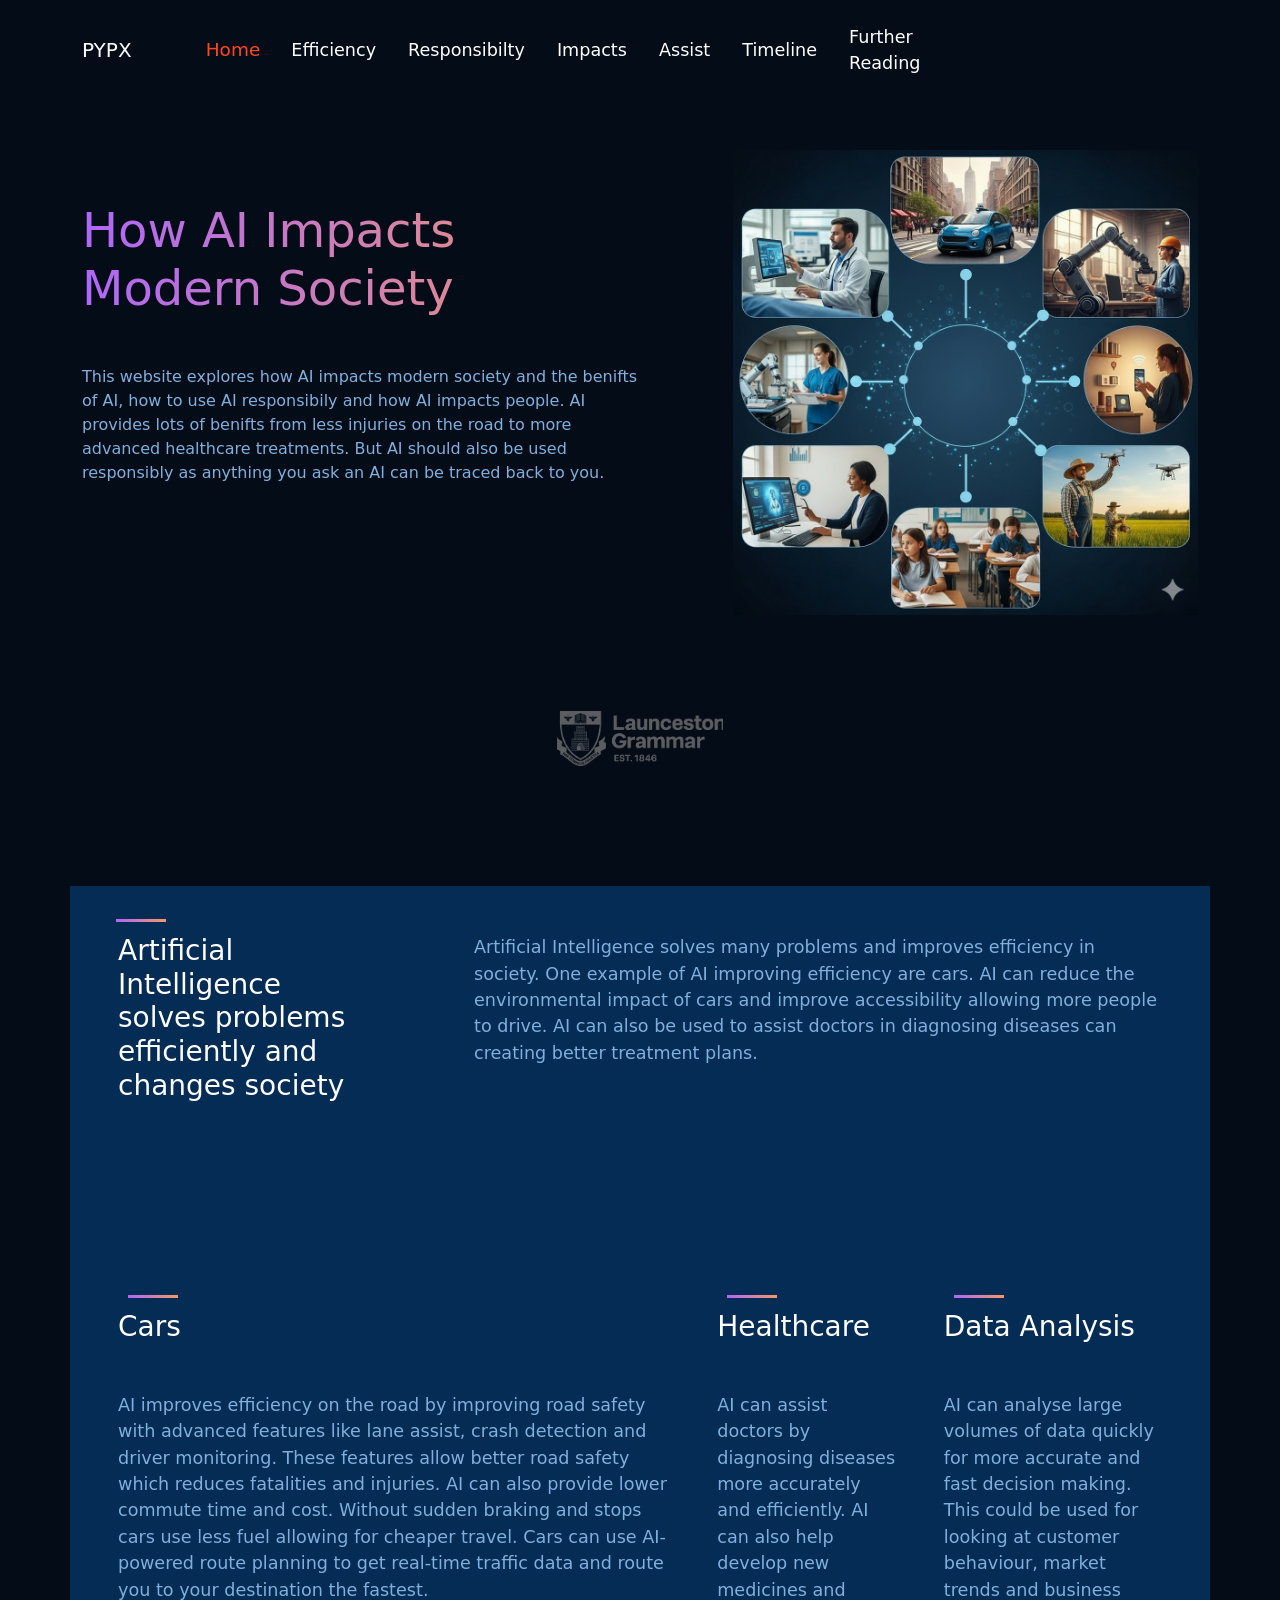
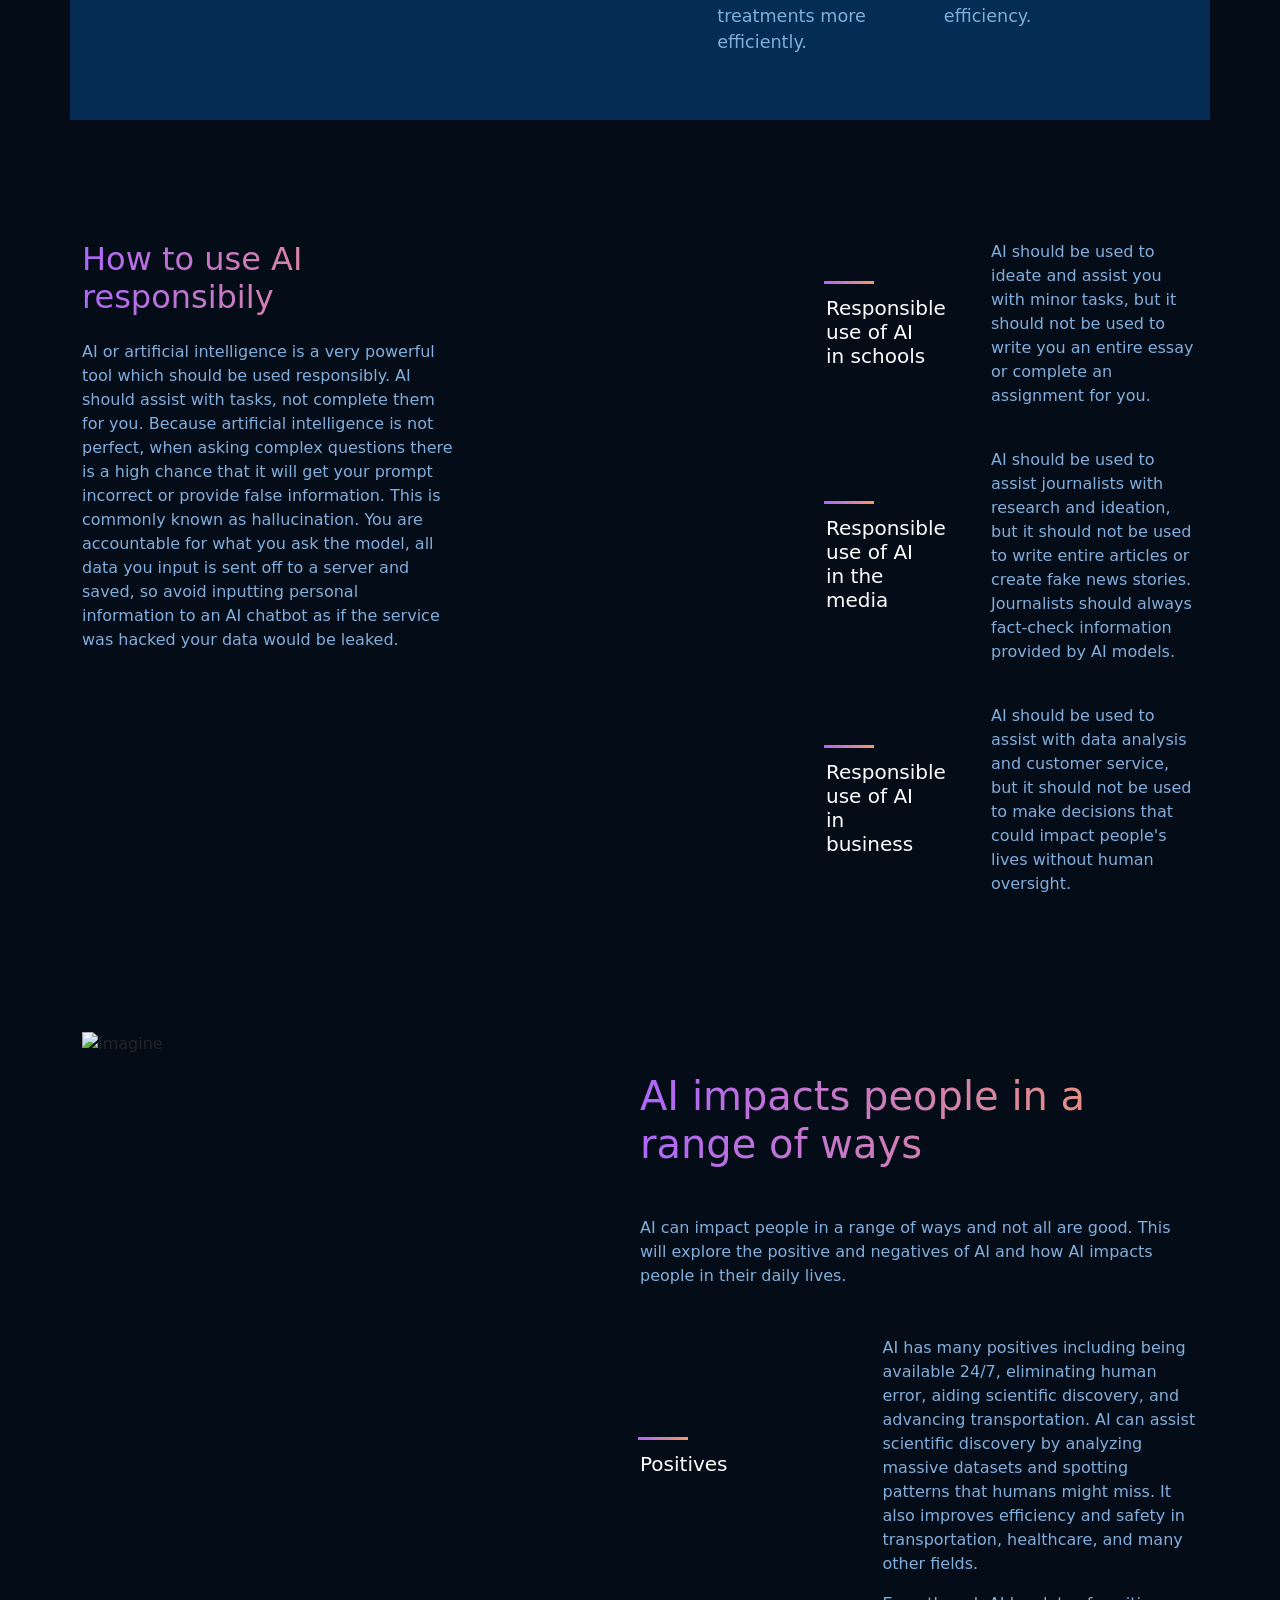
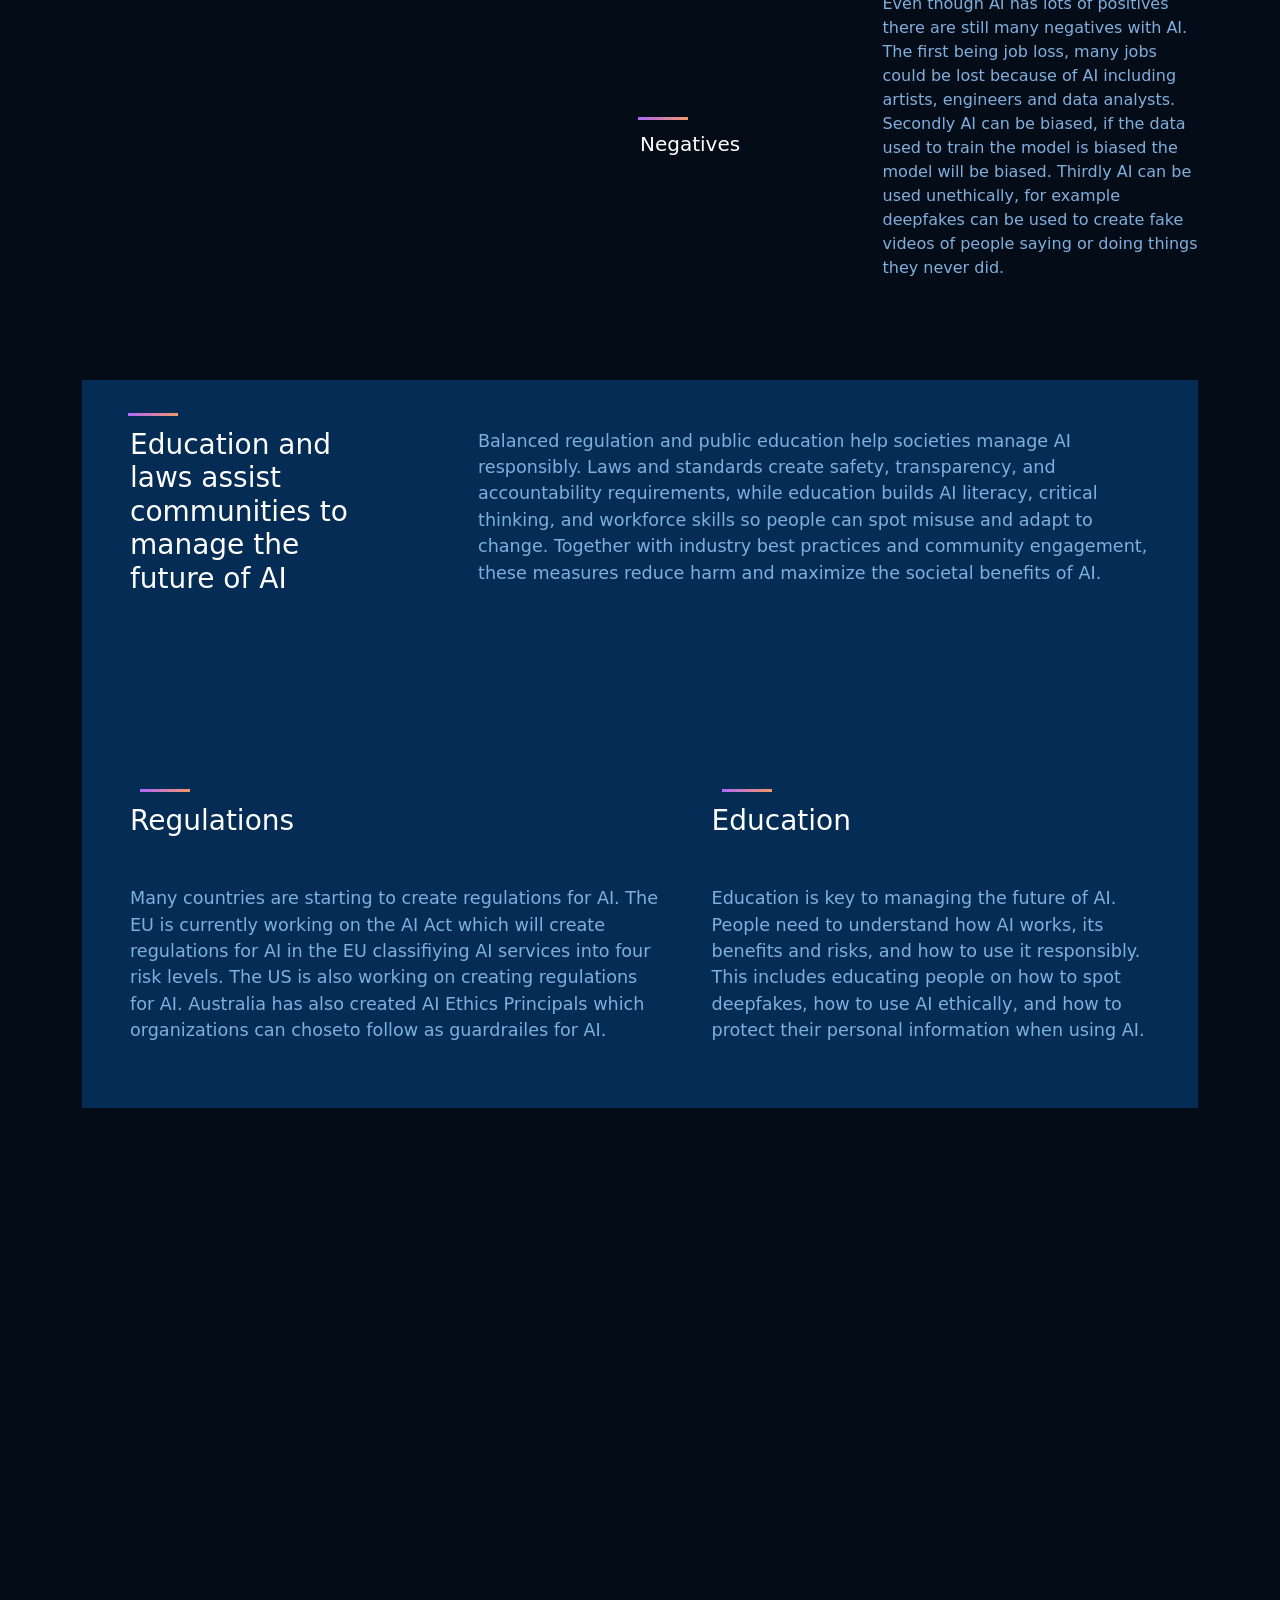
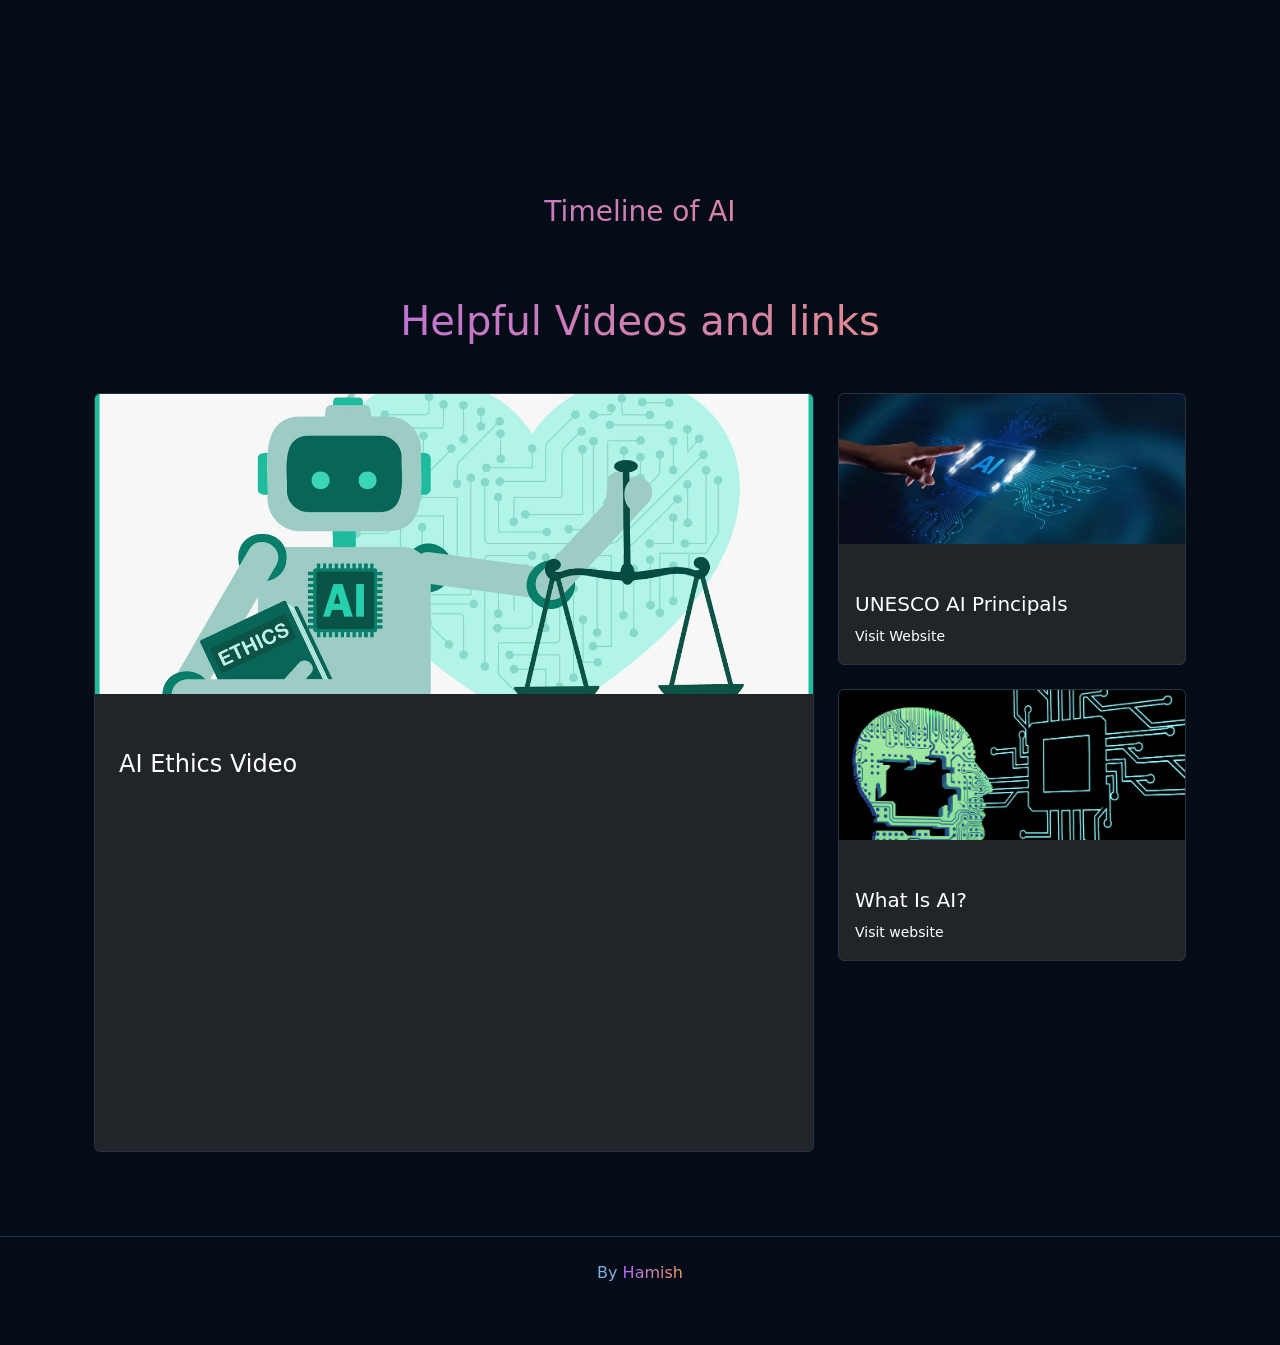
==== adults.html @ 6030ffaf "added kids section" ====
<!DOCTYPE html>
<html lang="en">
	<head>
		<meta charset="utf-8" />
		<meta name="viewport" content="width=device-width, initial-scale=1" />
		<meta name="robots" content="noindex" />
	

		<!-- SEO Meta Tags -->
		<title>
			How AI Impacts Modern Society
		</title>
		

		<!-- Canonical URL -->
		<link
			rel="canonical"
			href="https://ahmed-maher77.github.io/GPT-3-Responsive-Website/"
		/>

		<!-- Page Logo -->
		<link
			rel="icon"
			type="image/icon"
			href="images/Header Illustration.png"
		/>

		<!-- Font Awesome Library -->
		<link
			rel="stylesheet"
			href="https://cdnjs.cloudflare.com/ajax/libs/font-awesome/6.6.0/css/all.min.css"
		/>
		<!-- Bootstrap -->
		<link rel="stylesheet" href="css/bootstrap.min.css" />
		<link rel="stylesheet" href="css/bootstrap.min.css.map" />
		<link rel="stylesheet" href="css/main.css" />

		<!-- Structured Data (JSON-LD) -->
		<script type="application/ld+json">
			{
				"@context": "https://schema.org",
				"@type": "WebSite",
				"name": "GPT-3 AI Showcase Website",
				"description": "Modern, responsive landing page showcasing GPT-3 AI capabilities with interactive features and professional design.",
				"url": "https://ahmed-maher77.github.io/GPT-3-Responsive-Website/",
				"author": {
					"@type": "Person",
					"name": "Ahmed Maher",
					"url": "https://ahmedmaher-portfolio.vercel.app/",
					"sameAs": [
						"https://www.linkedin.com/in/ahmed-maher-algohary",
						"https://web.facebook.com/profile.php?id=100012154268952"
					]
				},
				"publisher": {
					"@type": "Person",
					"name": "Ahmed Maher"
				},
				"potentialAction": {
					"@type": "SearchAction",
					"target": "https://ahmed-maher77.github.io/GPT-3-Responsive-Website/search?q={search_term_string}",
					"query-input": "required name=search_term_string"
				}
			}
		</script>
		<meta name="iframe_container" content="width=device-width, initial-scale=1">
<style>
.iframe_container_div {
  position: relative;
  width: 100%;
  overflow: hidden;
  padding-top: 56.25%; /* 16:9 Aspect Ratio */
}

.iframe_iframe {
  position: absolute;
  top: 0;
  left: 0;
  bottom: 0;
  right: 0;
  width: 100%;
  height: 100%;
  border: none;
}
</style>


	</head>
	<body class="bg-color">
		<!-- Header -->
		<nav id="header" class="navbar navbar-expand-lg fixed-top py-3">
			<div class="container gap-3 gap-lg-5">
				<a class="navbar-brand" href="#"
					>PYPX</a>
				<button
					class="navbar-toggler p-0"
					type="button"
					data-bs-toggle="collapse"
					data-bs-target="#navbarNavAltMarkup"
					aria-controls="navbarNavAltMarkup"
					aria-expanded="false"
					aria-label="Toggle navigation"
				>
					<span class="fa-solid fa-bars fs-1 text-white"></span>
				</button>
				<div
					class="collapse navbar-collapse gap-4 gap-xl-5 justify-content-end p-2 p-sm-0"
					id="navbarNavAltMarkup"
				>
					<div
						class="navbar-nav fs-5 gap-2 gap-xl-3 align-items-lg-center"
					>
						<a
							class="nav-link active"
							aria-current="page"
							href="#landing"
							title="Go To Home"
							>Home</a
						>
						<a
							class="nav-link"
							href="#gpt-3"
							title="Go To What is GPT?"
							>Efficiency</a
						>
						<a class="nav-link" href="#future" title="Go To Open AI"
							>Responsibilty</a
						>
						<a
							class="nav-link"
							href="#posibilities"
							title="Go To Responsibilty"
							>Impacts</a
						>
						<a
							class="nav-link"
							href="#assist	"
							title="Go To Assist"
							>Assist</a
						>
						<a class="nav-link" href="#iframe_container" title="Go To Library"
							>Timeline</a
						>
						<a class="nav-link" href="#blog" title="Go To Library"
							>Further Reading</a
						>
					
					</div>
					<div
						class="register row col-lg-4 col-xl-3 gap-2 gap-lg-1 p-2 mt-3 mt-lg-0"
					>
						
					</div>
				</div>
			</div>
		</nav>

		<!-- Landing Section -->
		<section id="landing" class="text-white">
			<div class="container d-flex flex-column gap-5">
				<div
					class="d-flex flex-column flex-lg-row gap-5 gap-lg-0 justify-content-lg-between align-items-center"
				>
					<main class="col-lg-6">
						<h1 class="colored-text">
							How AI Impacts Modern Society
						</h1>
						<p class="my-5">
							

This website explores how AI impacts modern society and the benifts of AI, how to use AI responsibily and how AI impacts people. AI provides lots of benifts from less injuries on the road to more advanced healthcare treatments. But AI should also be used responsibly as anything you ask an AI can be traced back to you. 
						</p>
						
						<div
							class="social-proof d-flex align-items-center gap-3 mt-4"
						>
							<div class="avatars">
							
					</main>
					<img
						class="col-11 col-sm-9 col-md-7 col-lg-5"
						src="images/header.png"
						alt="Header Illustration"
					/>
				</div>
				<div class="clients row justify-content-center mt-5">
					<img
						class="col-lg-2 col-lg opacity-light"
						src="images/lcgs.png"
						alt="lcgs"
					
					/>
					
				</div>
			</div>
		</section>

		<!-- Effieincy -->
		<section id="gpt-3" class="section-pd">
			<div
				class="container white-blue d-flex flex-column gap-5 text-white p-5 font-lg-text"
			>
				<div class="features row justify-content-between">
					<h3 class="mb-3 position-relative heading-bar col-lg-3">
						Artificial Intelligence solves problems efficiently and changes society
					</h3>
					<p class="text-color col-lg-8">
						Artificial Intelligence solves many problems and improves efficiency in society. One example of AI improving efficiency are cars. AI can reduce the environmental impact of cars and improve accessibility allowing more people to drive. AI can also be used to assist doctors in diagnosing diseases can creating better treatment plans.
					</p>
				</div>
				<div
					class="explore d-flex flex-column flex-lg-row gap-3 justify-content-between align-items-lg-center mt-5"
				>
					
					
				</div>
				<main class="d-flex flex-column flex-lg-row gap-5 mt-5">
					<div>
						<h3 class="mb-3 mb-lg-5 position-relative heading-bar">
							Cars
						</h3>
						<p class="text-color">
							AI improves efficiency on the road by improving road safety with advanced features like lane assist, crash detection and driver monitoring. These features allow better road safety which reduces fatalities and injuries. AI can also provide lower commute time and cost. Without sudden braking and stops cars use less fuel allowing for cheaper travel. Cars can use AI-powered route planning to get real-time traffic data and route you to your destination the fastest.
						</p>
					</div>
					<div>
						<h3 class="mb-3 mb-lg-5 position-relative heading-bar">
							Healthcare
						</h3>
						<p class="text-color">
							AI can assist doctors by diagnosing diseases more accurately and efficiently. AI can also help develop new medicines and treatments more efficiently. 
						</p>
					</div>
					<div>
						<h3 class="mb-3 mb-lg-5 position-relative heading-bar">
							Data Analysis
						</h3>
						<p class="text-color">
							AI can analyse large volumes of data quickly for more accurate and fast decision making. This could be used for looking at customer behaviour, market trends and business efficiency.
						</p>
					</div>
				</main>
			</div>
		</section>

		<!-- Responsiblibilty -->
		<section id="future" class="section-pd">
			<div
				class="container d-flex flex-column flex-lg-row gap-5 gap-lg-0 justify-content-between text-white"
			>
				<div class="text col-lg-4">
					<h3 class="colored-text mb-4 fs-2">
						How to use AI responsibily
					</h3>
					<p class="text-color">   AI or artificial intelligence is a very powerful tool which should be used responsibly. AI should assist with tasks, not complete them for you. Because artificial intelligence is not perfect, when asking complex questions there is a high chance that it will get your prompt incorrect or provide false information. This is commonly known as hallucination. You are accountable for what you ask the model, all data you input is sent off to a server and saved, so avoid inputting personal information to an AI chatbot as if the service was hacked your data would be leaked.      </p>
						
					
				</div>
				<main class="d-flex flex-column gap-4 mt-5 mt-lg-0 col-lg-4">
					<article
						class="row align-items-center justify-content-between"
					>
						<h5 class="my-4 position-relative heading-bar col-xl-4">
							Responsible use of AI in schools
						</h5>
						<p class="text-color col-xl-7">
							

AI should be used to ideate and assist you with minor tasks, but it should not be used to write you an entire essay or complete an assignment for you. 
						</p>
					</article>
					<article
						class="row align-items-center justify-content-between"
					>
						<h5 class="my-4 position-relative heading-bar col-xl-4">
							Responsible use of AI in the media
						</h5>
						<p class="text-color col-xl-7">
							

AI should be used to assist journalists with research and ideation, but it should not be used to write entire articles or create fake news stories. Journalists should always fact-check information provided by AI models.
						</p>
					</article>
					<article
						class="row align-items-center justify-content-between"
					>
						<h5 class="my-4 position-relative heading-bar col-xl-4">
							Responsible use of AI in business
						</h5>
						<p class="text-color col-xl-7">
							

AI should be used to assist with data analysis and customer service, but it should not be used to make decisions that could impact people's lives without human oversight.  
						</p>
					</article>
					
				</main>
			</div>
		</section>

		<!-- Impacts -->
		<section id="posibilities" class="section-pd">
			<div class="container">
				<div
					class="d-flex flex-column flex-lg-row gap-5 justify-content-between"
				>
					<img
						class="img-p-n col-11 col-sm-9 col-md-7 col-lg-5"
						src="images/Feature Image.png"
						alt="Imagine"
					/>
					<main class="col-lg-6 align-self-lg-end mb-lg-4 mt-4">
						
						
						<h3 class="mt-3 colored-text fs-1">
							AI impacts people in a range of ways
						</h3>
						<p class="text-color my-5">
							AI can impact people in a range of ways and not all are good. This will explore the positive and negatives of AI and how AI impacts people in their daily lives.
						</p>

					<article
						class="row align-items-center justify-content-between"
					>
						<h5 class="text-white my-4 position-relative heading-bar col-xl-4">
							Positives
						</h5>
						<p class="text-color col-xl-7">
							

							AI has many positives including being available 24/7, eliminating human error, aiding scientific discovery, and advancing transportation. AI can assist scientific discovery by analyzing massive datasets and spotting patterns that humans might miss. It also improves efficiency and safety in transportation, healthcare, and many other fields.
						</p>
					</article>
					<article
						class="row align-items-center justify-content-between"
					>
						<h5 class="text-white my-4 position-relative heading-bar col-xl-4">
							Negatives
						</h5>
						<p class="text-color col-xl-7">
							

Even though AI has lots of positives there are still many negatives with AI. The first being job loss, many jobs could be lost because of AI including artists, engineers and data analysts. Secondly AI can be biased, if the data used to train the model is biased the model will be biased. Thirdly AI can be used unethically, for example deepfakes can be used to create fake videos of people saying or doing things they never did.
						</p>
					</article>
				</main>
				</div>
				
						
			<!-- LOI4 -->
		<section id="assist" class="section-pd">
			<div
				class="container white-blue d-flex flex-column gap-5 text-white p-5 font-lg-text"
			>
				<div class="features row justify-content-between">
					<h3 class="mb-3 position-relative heading-bar col-lg-3">
						Education and laws assist communities to manage the future of AI
					</h3>
					<p class="text-color col-lg-8">
						Balanced regulation and public education help societies manage AI responsibly. Laws and standards create safety, transparency, and accountability requirements, while education builds AI literacy, critical thinking, and workforce skills so people can spot misuse and adapt to change. Together with industry best practices and community engagement, these measures reduce harm and maximize the societal benefits of AI.
					</p>
				</div>
				<div
					class="explore d-flex flex-column flex-lg-row gap-3 justify-content-between align-items-lg-center mt-5"
				>
					
					
				</div>
				<main class="d-flex flex-column flex-lg-row gap-5 mt-5">
					<div>
						<h3 class="mb-3 mb-lg-5 position-relative heading-bar">
							Regulations
						</h3>
						<p class="text-color">
							Many countries are starting to create regulations for AI. The EU is currently working on the AI Act which will create regulations for AI in the EU classifiying AI services into four risk levels. The US is also working on creating regulations for AI. Australia has also created AI Ethics Principals which organizations can choseto follow as guardrailes for AI.

						</p>
					</div>
					<div>
						<h3 class="mb-3 mb-lg-5 position-relative heading-bar">
							Education
						</h3>
						<p class="text-color">
							Education is key to managing the future of AI. People need to understand how AI works, its benefits and risks, and how to use it responsibly. This includes educating people on how to spot deepfakes, how to use AI ethically, and how to protect their personal information when using AI.
						</p>
					</div>
		</section>			
						
		<!-- Timeline Section -->
	<div class="iframe_container_div">
		<section>
        <h3 class="text-center colored-text">Timeline of AI
		<iframe src="https://prezi.com/p/embed/VO8BLO9sAQI0qmTLECS4/" id="iframe_container" frameborder="0" webkitallowfullscreen="" mozallowfullscreen="" allowfullscreen="" allow="autoplay; fullscreen" height="630" width="1120" class="iframe_iframe"></iframe>
		</h3>
		</section>
	</div>
		
		<!-- Blog Section -->
		<section id="blog" class="section-pd">
			<div class="container">
				<div class="text-center mb-5">
					<h2 class="colored-text fs-1 mb-4">
						Helpful Videos and links
					</h2>
				</div>
				<div class="row g-4">
					<!-- Main Blog Post -->
					<div class="col-lg-8 main-blog-post">
						<article
							class="blog-card h-100 bg-dark rounded overflow-hidden"
						>
							<img
								src="images/aiethics.jpg"
								alt="Blog Post"
								class="w-100"
								style="height: 300px; object-fit: cover"
							/>
							<div class="p-4">
								
								>
								<h4 class="text-white mt-2 mb-3">
									AI Ethics Video
								</h4>
								<iframe width="560" height="315" src="https://www.youtube.com/embed/6yDr7CWLJ8c?si=X4UwjNq1ZANXe1Nj&amp;start=7" title="YouTube video player" frameborder="0" allow="accelerometer; autoplay; clipboard-write; encrypted-media; gyroscope; picture-in-picture; web-share" referrerpolicy="strict-origin-when-cross-origin" allowfullscreen class="viewport1"></iframe>
							</div>
						</article>
					</div>
					<!-- Side Blog Posts -->
					<div class="col-lg-4">
						<div class="row g-4">
							<div class="col-12">
								<article
									class="blog-card h-100 bg-dark rounded overflow-hidden"
								>
									<img
										src="images/shutterstock_1803136597.jpeg.webp"
										alt="Blog Post"
										class="w-100"
										style="height: 150px; object-fit: cover"
									/>
									<div class="p-3">
										
										>
										<h5 class="text-white mt-2 mb-2">
											UNESCO AI Principals
										</h5>
										<a
											href="https://www.unesco.org/en/artificial-intelligence/recommendation-ethics"
											class="text-color text-decoration-none small"
											>Visit Website</a
										>
									</div>
								</article>
							</div>
							<div class="col-12">
								<article
									class="blog-card h-100 bg-dark rounded overflow-hidden"
								>
									<img
										src="images/simpleai.png"
										alt="Blog Post"
										class="w-100"
										style="height: 150px; object-fit: cover"
									/>
									<div class="p-3">
										
										>
										<h5 class="text-white mt-2 mb-2">
											What Is AI?
										</h5>
										<a
											href="https://simple.wikipedia.org/wiki/Artificial_intelligence"
											class="text-color text-decoration-none small"
											>Visit website</a
										>
									</div>
								</article>
							</div>
							
						</div>
					</div>
				</div>
			</div>
		</section>
		

			
		

		<!-- Footer Section -->
		
					</div>
				</div>
				<hr class="my-4" style="border-color: #81afdd" />
				<div class="text-center">
					<p class="text-color mb-0">
						By
						<a
							target="_blank"
							class="colored-text my-name text-decoration-none"
							>Hamish</a
						>
					</p>
				
				</div>
			</div>
		</footer>

		<!-- JS Files -->
		<script src="js/bootstrap.bundle.js"></script>
		<script src="js/bootstrap.bundle.js.map"></script>
		<script src="js/main.js"></script>
	</body>
</html>
---- css/main.css ----
* {
	margin: 0;
	padding: 0;
	box-sizing: border-box;
}
:root {
	--white-color: #ffffff;
	--orange-color: #ff4820;
	--yellow-color: #ff6f00;
	--blue-color: #81afdd;
	--light-blue: #71e5ff;
	--pink-color: #ae67fa;
	--purple-color: #ae67fa;
	--dark-bg: #040c18;
	--darker-bg: #0a1628;
	--section-bg: #042c54;
	--text-secondary: #81afdd;
	--trans-3: 0.3s;
}
::-webkit-scrollbar {
	width: 7px;
}
::-webkit-scrollbar-thumb {
	background-color: #81afdd;
	border-radius: 5px;
}
::-webkit-scrollbar-track {
	background-color: #3e567aa2;
}

/* Global Classes */
.gutter-reset {
	--bs-gutter-x: 0;
}
a {
	text-decoration: none;
	transition: var(--trans-3);
}
a:not(.active) {
	color: var(--white-color);
}
button,
input {
	border: none;
	outline: none;
}
.section-pd {
	padding: 60px 0;
}
.colored-text {
	background: linear-gradient(to right, #ae67fa, #f49867);
	background-clip: text;
	-webkit-text-fill-color: transparent;
	transition: var(--trans-3);
}
.colored-text.my-name:hover {
	font-weight: 600;
	background-image: linear-gradient(to right, #ffffff, #ff6f00);
	background-clip: text;
	-webkit-text-fill-color: transparent;
	text-decoration: underline !important;
	color: #fff;
}
.colored-bg {
	background: linear-gradient(to right, #ae67fa, #f49867);
}
.bg-color {
	background-color: #040c18 !important;
}
.text-color {
	color: #81afdd;
}
.white-blue {
	background-color: #042c54;
}
.light-orange {
	color: #ff6f00 !important;
}
a.light-orange:hover {
	color: #ff4820 !important;
}
.light-green {
	color: #71e5ff !important;
}
a.light-green:hover {
	color: #10d368 !important;
}
.heading-bar::before {
	position: absolute;
	content: "";
	left: 10px;
	top: -15px;
	width: 50px;
	height: 3px;
	background: linear-gradient(to right, #ae67fa, #f49867);
}
.opacity-light {
	opacity: 0.7;
	transition: var(--trans-3);
}
.opacity-light:hover {
	opacity: 1;
}
.mt-100 {
	margin-top: 100px;
}

/* Social Proof */
.social-proof {
	margin-top: 2rem;
	flex-direction: column;
	align-items: flex-start !important;
}

.avatars {
	position: relative;
	height: 30px;
}

.avatar {
	transition: var(--trans-3);
	position: absolute;
	z-index: 1;
}

.avatar:nth-child(1) {
	z-index: 5;
	left: 0;
}

.avatar:nth-child(2) {
	z-index: 4;
	left: 15px;
}

.avatar:nth-child(3) {
	z-index: 3;
	left: 30px;
}

.avatar:nth-child(4) {
	z-index: 2;
	left: 45px;
}

.avatar:nth-child(5) {
	z-index: 1;
	left: 60px;
}

.avatar:hover {
	transform: scale(1.1);
	z-index: 10;
}

/* Blog Section */
.blog-card {
	transition: var(--trans-3);
	border: 1px solid rgba(129, 175, 221, 0.1);
}

.blog-card:hover {
	transform: translateY(-5px);
	border-color: var(--pink-color);
	box-shadow: 0 10px 30px rgba(174, 103, 250, 0.2);
}

.blog-card img {
	transition: var(--trans-3);
}

.blog-card:hover img {
	transform: scale(1.05);
}
.main-blog-post .blog-card {
	position: relative;
	padding-bottom: 10px;
}
.main-blog-post .blog-card .post-link {
	position: absolute;
	bottom: 0;
	left: 15px;
	right: 0;
	padding: 10px;
}

/* Final CTA */
#final-cta {
	background: linear-gradient(135deg, var(--dark-bg), var(--section-bg));
}

#final-cta .btn {
	border: 2px solid var(--white-color);
	transition: var(--trans-3);
}

#final-cta .btn:hover {
	background-color: var(--white-color);
	color: var(--dark-bg);
	transform: translateY(-2px);
	box-shadow: 0 5px 15px rgba(255, 255, 255, 0.2);
}

/* Footer */
footer {
	background-color: var(--darker-bg) !important;
	border-top: 1px solid var(--blue-color);
}

footer a {
	transition: var(--trans-3);
}

footer a:hover {
	color: var(--yellow-color) !important;
	transform: translateX(5px);
}

footer .colored-text {
	background: linear-gradient(to right, #ae67fa, #f49867);
	background-clip: text;
	-webkit-text-fill-color: transparent;
}

footer i {
	color: var(--blue-color);
	transition: var(--trans-3);
}

footer a:hover i {
	color: var(--yellow-color);
}

/* Header */
#header {
	transition: 0.3s 0.3s;
}
#header.active,
#header.scroll-bg {
	transition-delay: 0s;
	background-color: #414b58b9;
	color: var(--white-color);
	backdrop-filter: blur(12px);
}
#header .register button:last-of-type {
	background-color: var(--orange-color);
	color: var(--white-color);
}
#header .register button {
	transition: var(--trans-3);
}
#header .register button:hover {
	background-color: #ff6f00 !important;
}
#header .navbar-brand {
	width: 70px;
}
#header .navbar-toggler {
	box-shadow: none;
	border: none;
}
#header .nav-link.active,
#header .nav-link:hover {
	color: var(--yellow-color) !important;
}
#header.active .fa-xmark {
	color: var(--orange-color) !important;
	font-size: 2.6rem !important;
}

/* Landing Section */
#landing {
	padding: 150px 0 60px;
	background-color: var(--bg-color);
}
#landing .container {
	row-gap: 80px;
}
#landing main h1 {
	font-size: 3rem;
}
#landing main p {
	color: var(--blue-color);
}
#landing form,
#landing img {
	max-width: 550px;
}
#landing form button {
	background-color: var(--orange-color);
	transition: var(--trans-3);
}
#landing form button:hover {
	background-color: var(--yellow-color);
}

/* Small devices (landscape phones, 576px and up) */
@media (min-width: 576px) {
	.social-proof {
		flex-direction: row;
		align-items: center !important;
	}
	.social-proof .people-count {
		margin-left: 80px;
	}
}

/* Medium devices (tablets, 768px and up) */
@media (min-width: 768px) {
}

/* Large devices (desktops, 992px and up) */
@media (min-width: 992px) {
	.font-lg-text {
		font-size: 1.1rem;
	}
	#header .navbar-nav {
		font-size: 1.1rem !important;
	}
	#header .register button:first-of-type {
		background-color: transparent;
		color: var(--white-color);
	}
	#header .nav-link.active,
	#header .nav-link:hover {
		color: var(--orange-color) !important;
		transform: scale(1.05);
	}
}

/* X-Large devices (large desktops, 1200px and up) */
@media (min-width: 1200px) {
	.register button {
		font-size: 1.1rem !important;
	}
}

/* XX-Large devices (larger desktops, 1400px and up) */
@media (min-width: 1400px) {
	nav .navbar-nav {
		font-size: 1.3rem !important;
	}
}

/* Responsive improvements */
@media (max-width: 768px) {
	.social-proof {
		/* flex-direction: column;
		text-align: center;
		gap: 1rem; */
	}

	.blog-card h4,
	.blog-card h5 {
		font-size: 1rem;
	}
}


/* Smooth scrolling */
html {
	scroll-behavior: smooth;
}

/* Loading animation for images */
img {
	transition: opacity 0.3s ease;
}

img[src=""] {
	opacity: 0;
}
.iframe-container {
  position: relative;
  width: 100%;
  padding-bottom: 56.25%; /* For a 16:9 aspect ratio (9/16 = 0.5625) */
  height: 0;
  overflow: hidden;
}

.iframe-container iframe {
  position: absolute;
  top: 0;
  left: 0;
  width: 100%;
  height: 100%;
}
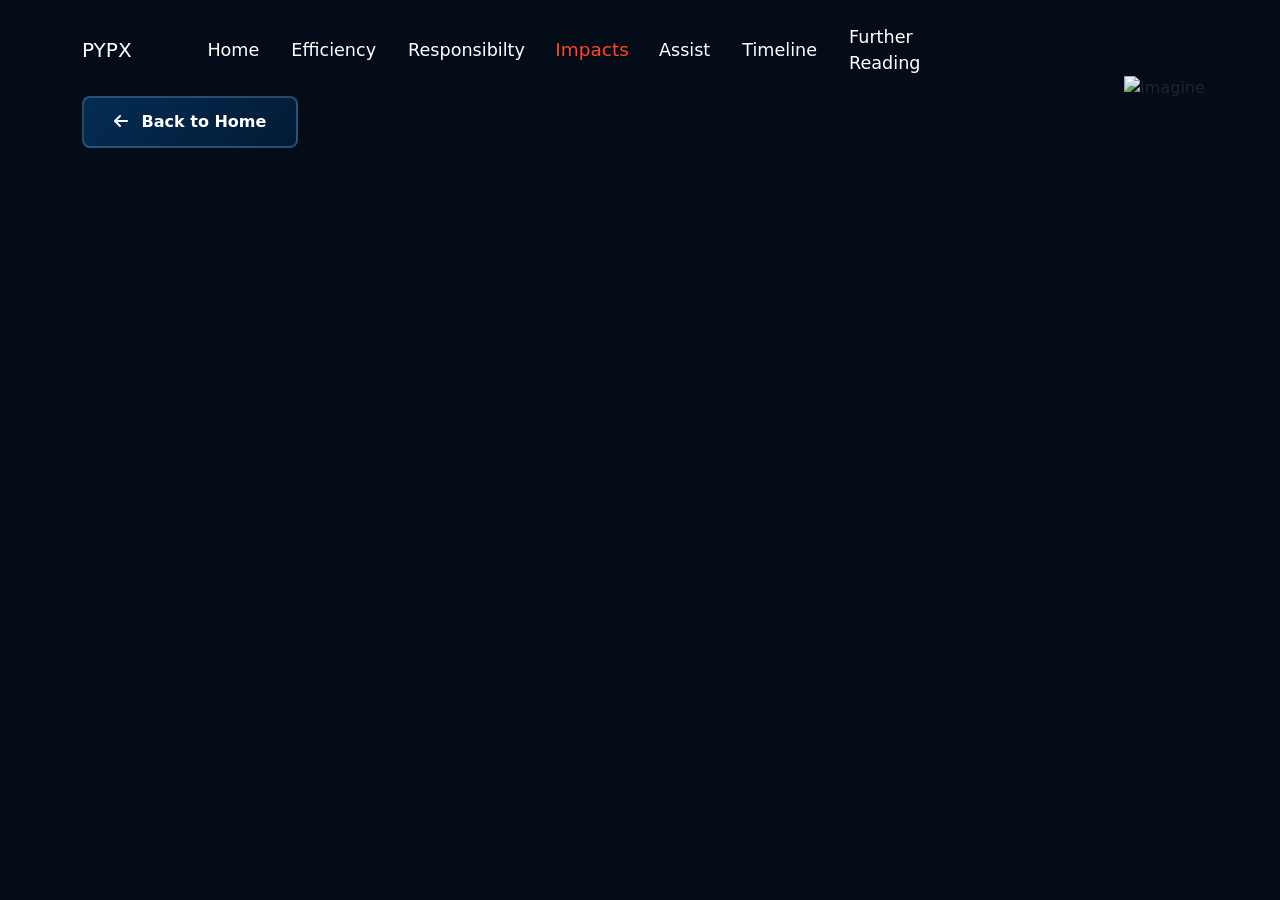
==== commit 7edb3499: "added bax buttons" ====
--- a/adults.html
+++ b/adults.html
@@ -88,6 +88,17 @@
 	</head>
 	<body class="bg-color">
 		<!-- Header -->
+		 <body class="bg-color">
+    <!-- Back Button -->
+    <div class="container pt-5 mt-5">
+        <a href="/" class="back-button">
+            <i class="fas fa-arrow-left"></i> Back to Home
+        </a>
+    </div>
+
+    <!-- Header -->
+    <nav id="header" class="navbar navbar-expand-lg fixed-top py-3">
+        <!-- rest of your nav code... -->
 		<nav id="header" class="navbar navbar-expand-lg fixed-top py-3">
 			<div class="container gap-3 gap-lg-5">
 				<a class="navbar-brand" href="#"
@@ -134,7 +145,7 @@
 						>
 						<a
 							class="nav-link"
-							href="#assist	"
+							href="#assist"
 							title="Go To Assist"
 							>Assist</a
 						>
@@ -308,6 +319,7 @@
 						class="img-p-n col-11 col-sm-9 col-md-7 col-lg-5"
 						src="images/Feature Image.png"
 						alt="Imagine"
+						height="100%"
 					/>
 					<main class="col-lg-6 align-self-lg-end mb-lg-4 mt-4">
 						
--- a/css/main.css
+++ b/css/main.css
@@ -384,4 +384,35 @@
   left: 0;
   width: 100%;
   height: 100%;
+}
+/* Back Button Styles */
+.back-button {
+    display: inline-block;
+    background: linear-gradient(135deg, #042c54 0%, #031b34 100%);
+    color: #81afdd;
+    padding: 12px 30px;
+    border-radius: 8px;
+    text-decoration: none;
+    font-weight: 600;
+    font-size: 1rem;
+    transition: all 0.3s ease;
+    border: 2px solid rgba(129, 175, 221, 0.3);
+    margin-bottom: 20px;
+}
+
+.back-button:hover {
+    background: linear-gradient(135deg, #031b34 0%, #042c54 100%);
+    color: #fff;
+    border-color: #81afdd;
+    transform: translateX(-5px);
+    box-shadow: 0 5px 20px rgba(129, 175, 221, 0.3);
+}
+
+.back-button i {
+    margin-right: 8px;
+    transition: transform 0.3s ease;
+}
+
+.back-button:hover i {
+    transform: translateX(-5px);
 }
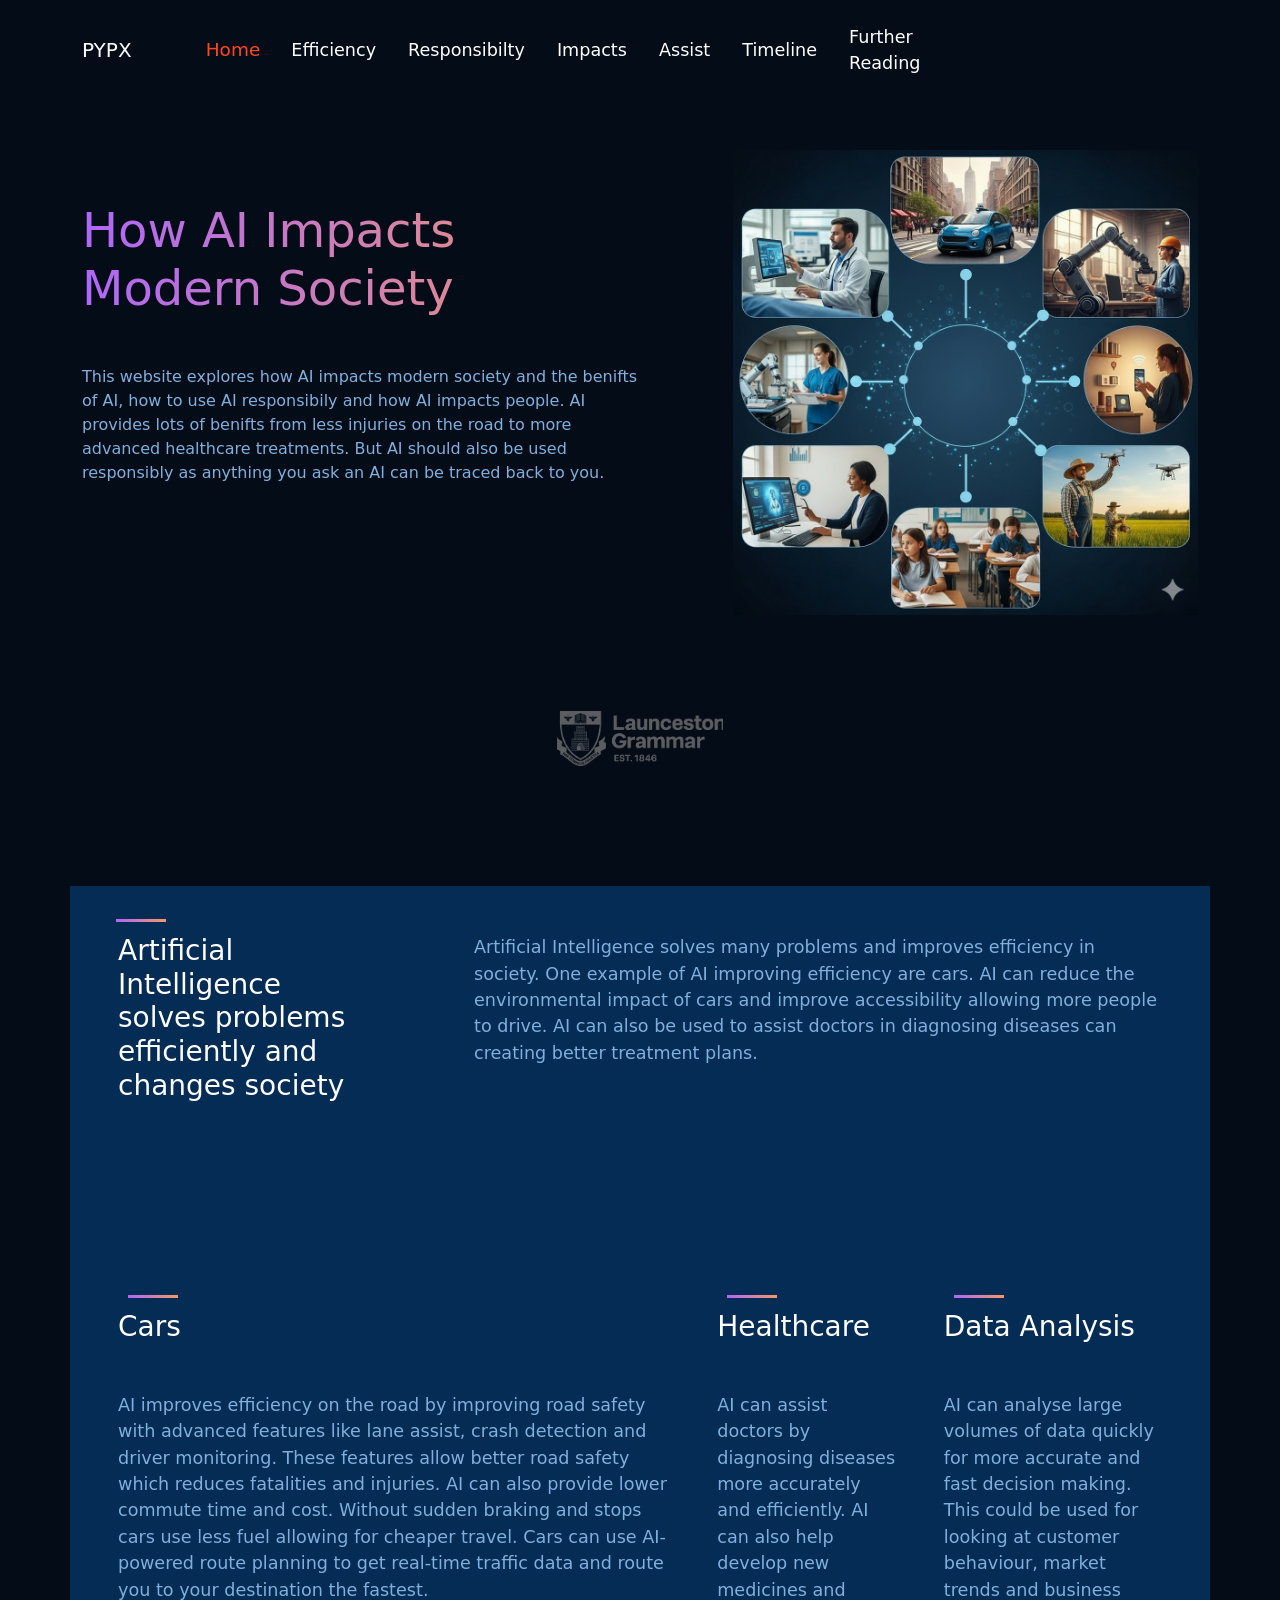
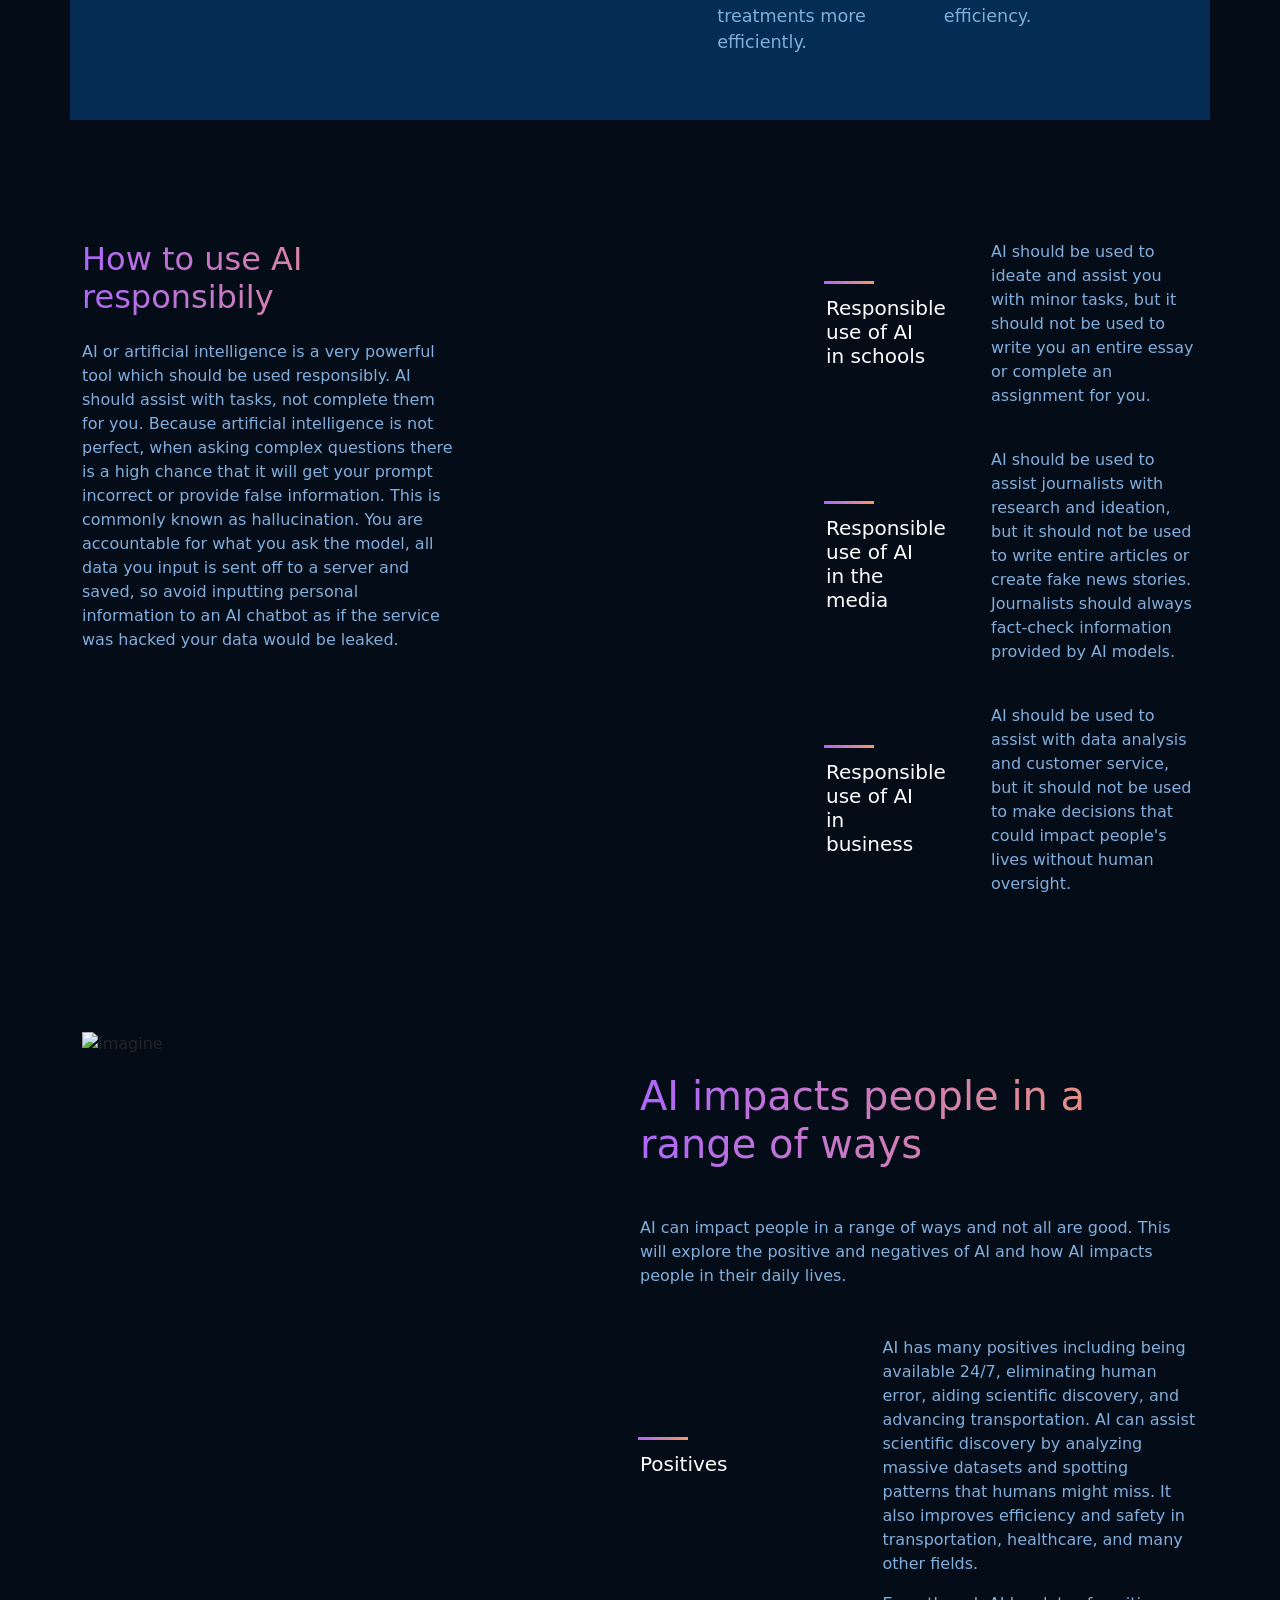
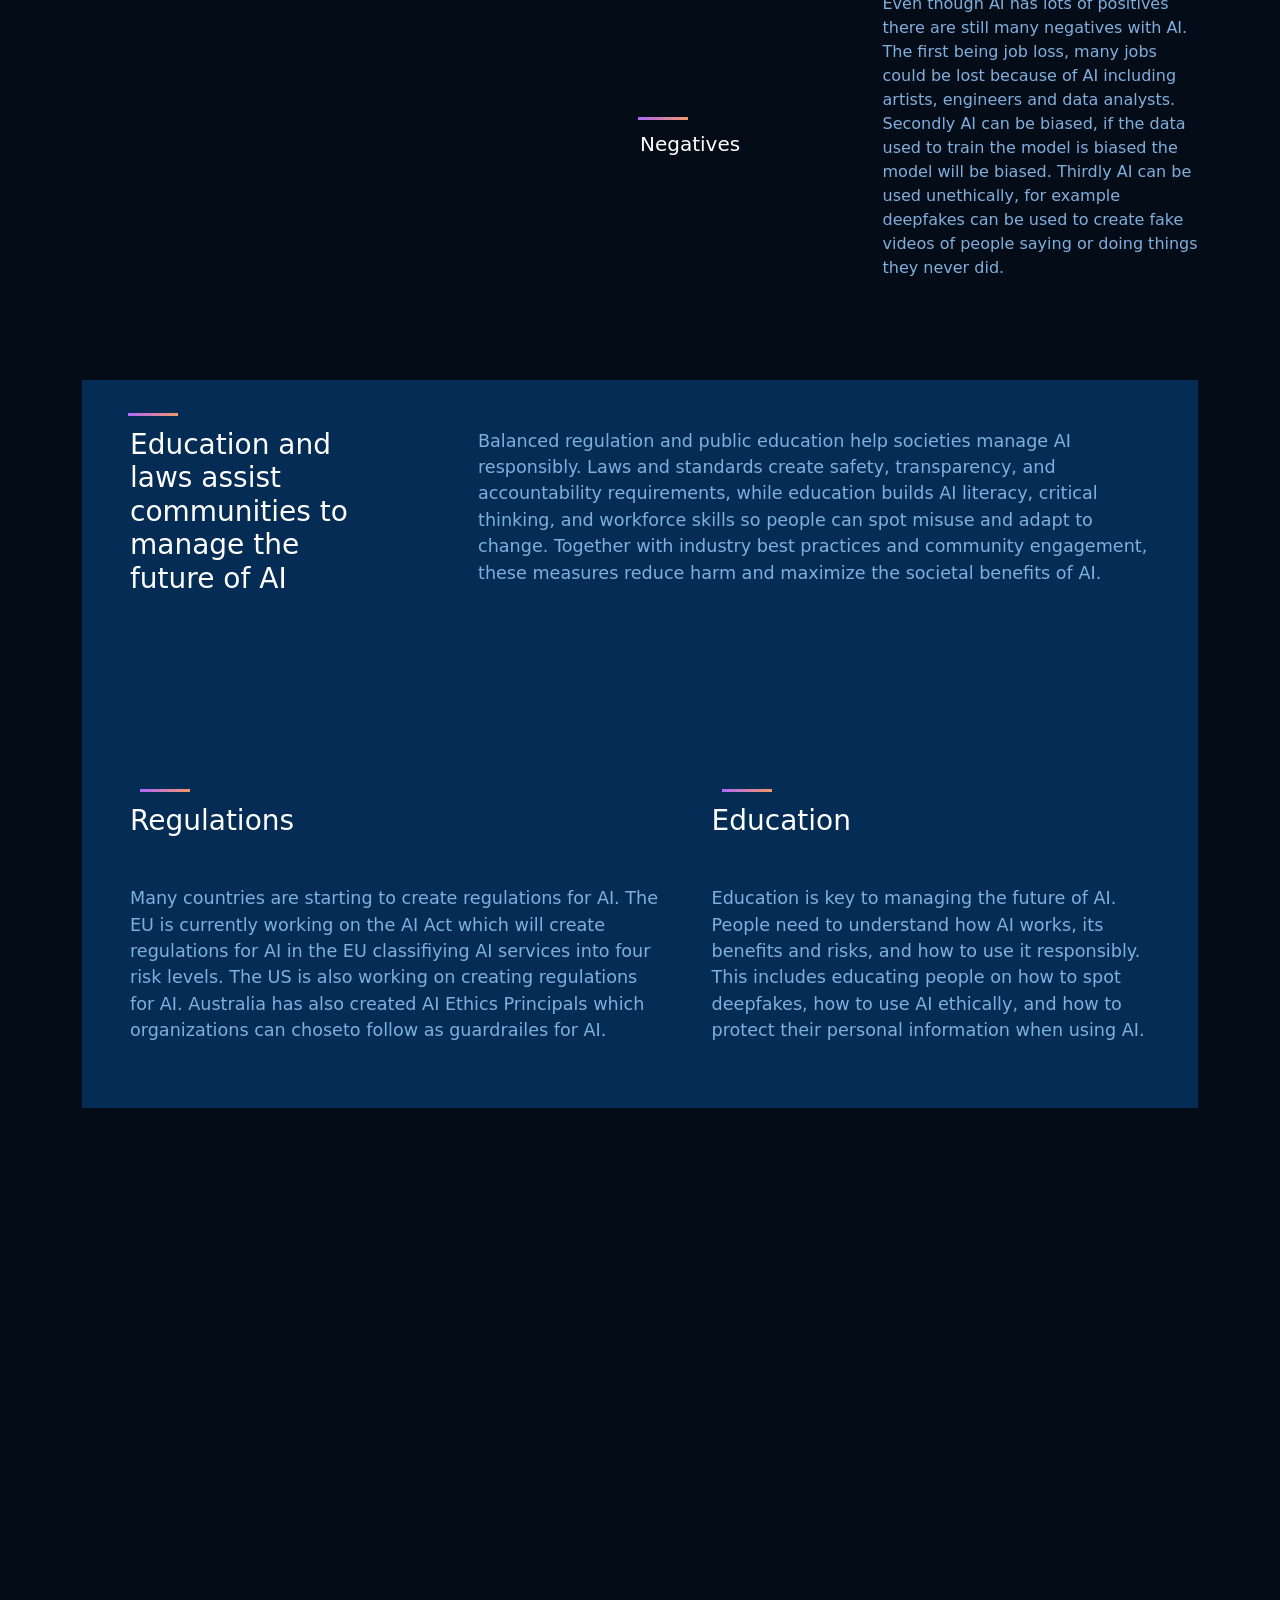
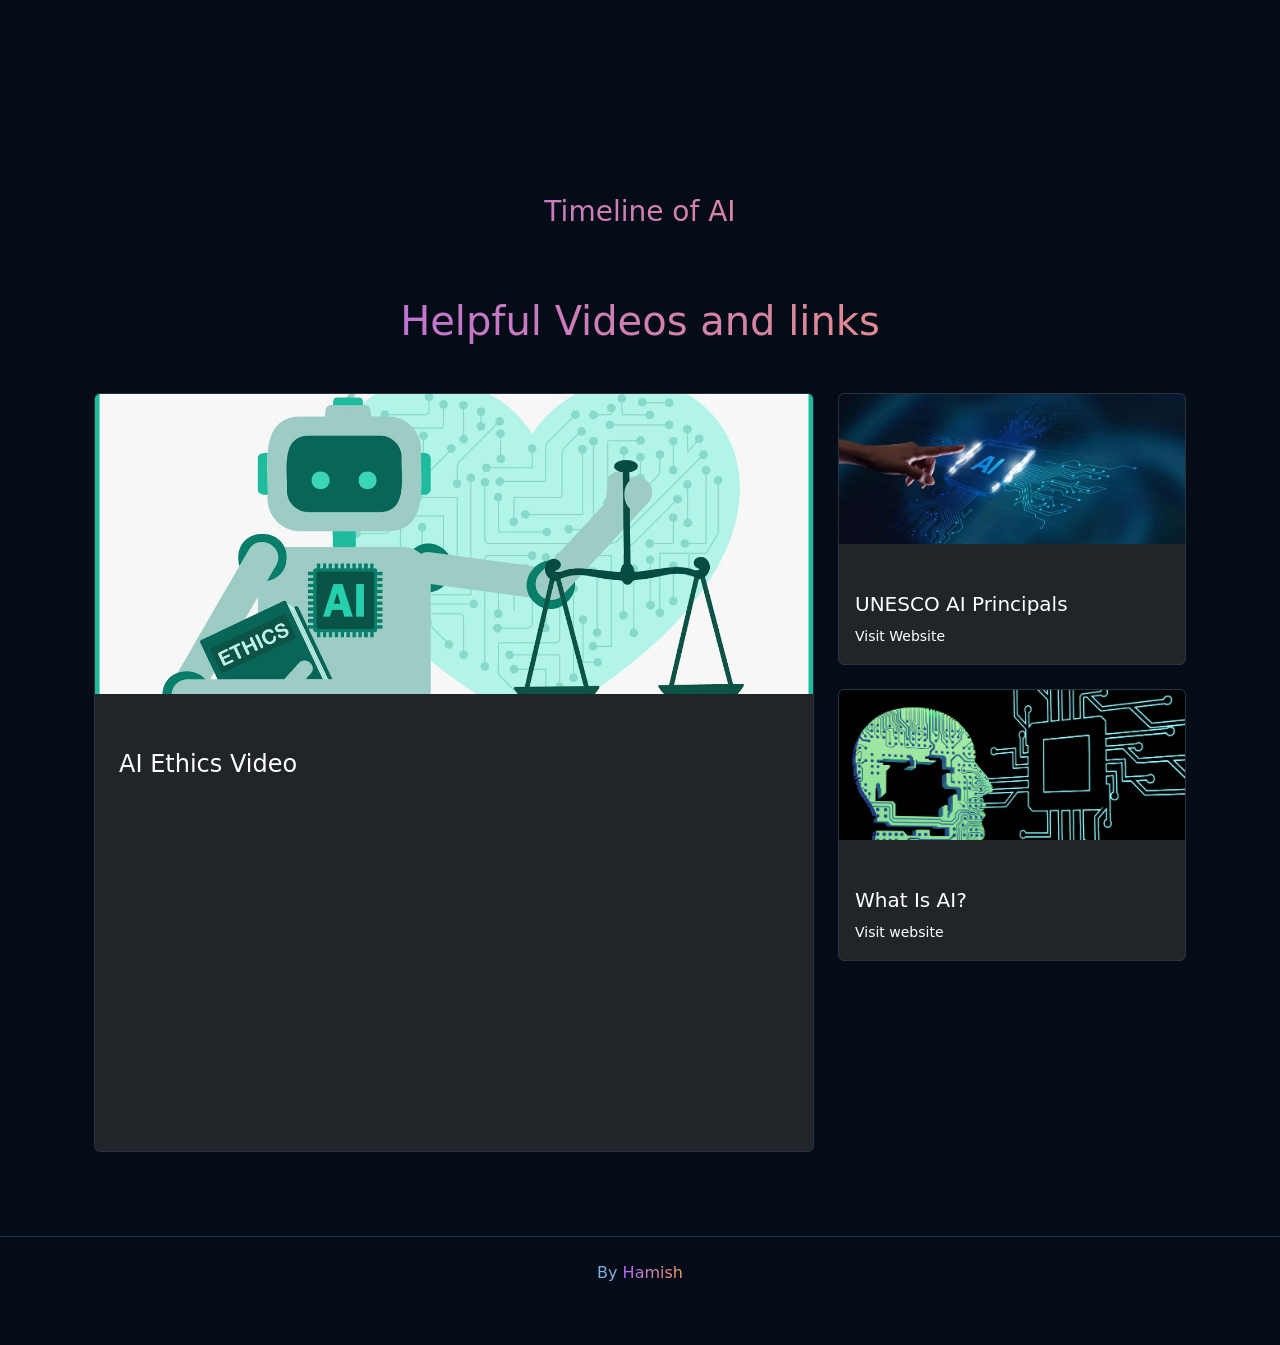
==== commit aa3dde96: "fixed button cauz it broke on the adult site lol" ====
--- a/adults.html
+++ b/adults.html
@@ -89,16 +89,6 @@
 	<body class="bg-color">
 		<!-- Header -->
 		 <body class="bg-color">
-    <!-- Back Button -->
-    <div class="container pt-5 mt-5">
-        <a href="/" class="back-button">
-            <i class="fas fa-arrow-left"></i> Back to Home
-        </a>
-    </div>
-
-    <!-- Header -->
-    <nav id="header" class="navbar navbar-expand-lg fixed-top py-3">
-        <!-- rest of your nav code... -->
 		<nav id="header" class="navbar navbar-expand-lg fixed-top py-3">
 			<div class="container gap-3 gap-lg-5">
 				<a class="navbar-brand" href="#"
--- a/css/main.css
+++ b/css/main.css
@@ -385,7 +385,7 @@
   width: 100%;
   height: 100%;
 }
-/* Back Button Styles */
+/* Back Button Styles
 .back-button {
     display: inline-block;
     background: linear-gradient(135deg, #042c54 0%, #031b34 100%);
@@ -415,4 +415,4 @@
 
 .back-button:hover i {
     transform: translateX(-5px);
-}+} */
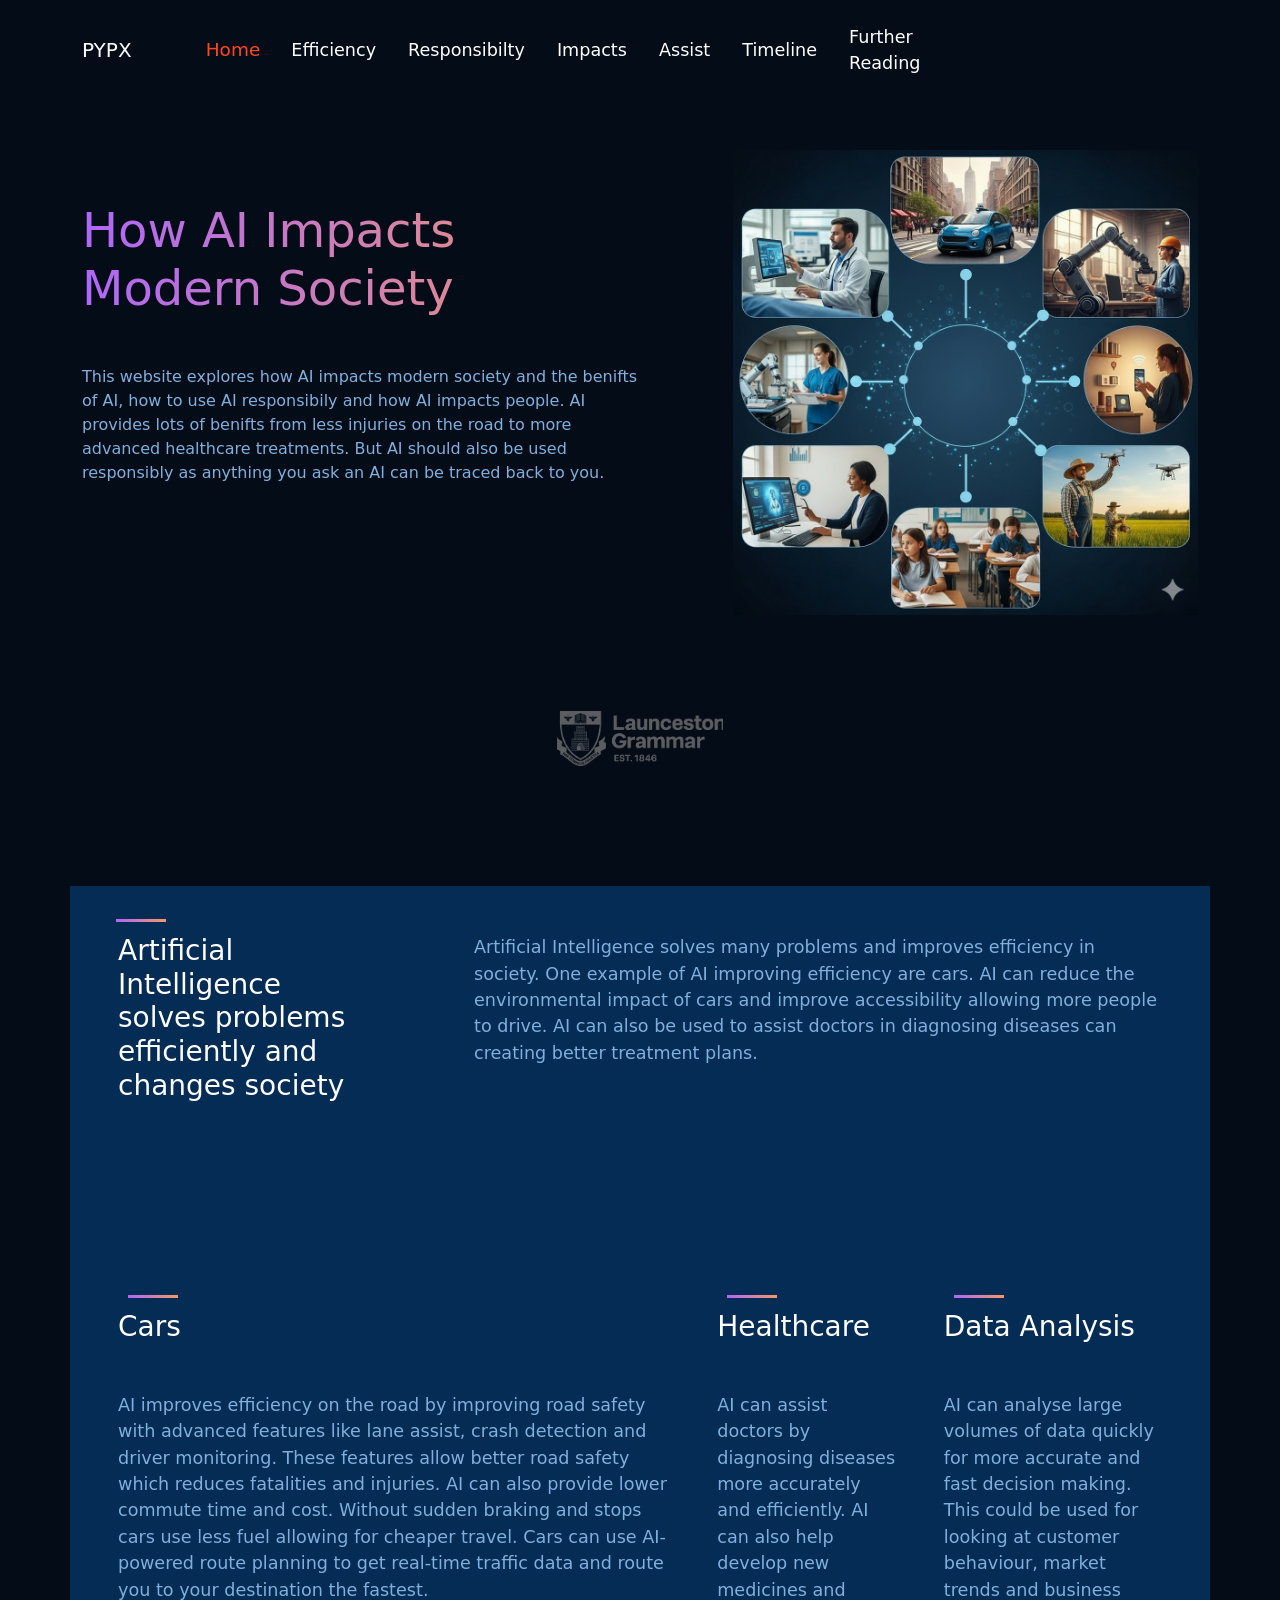
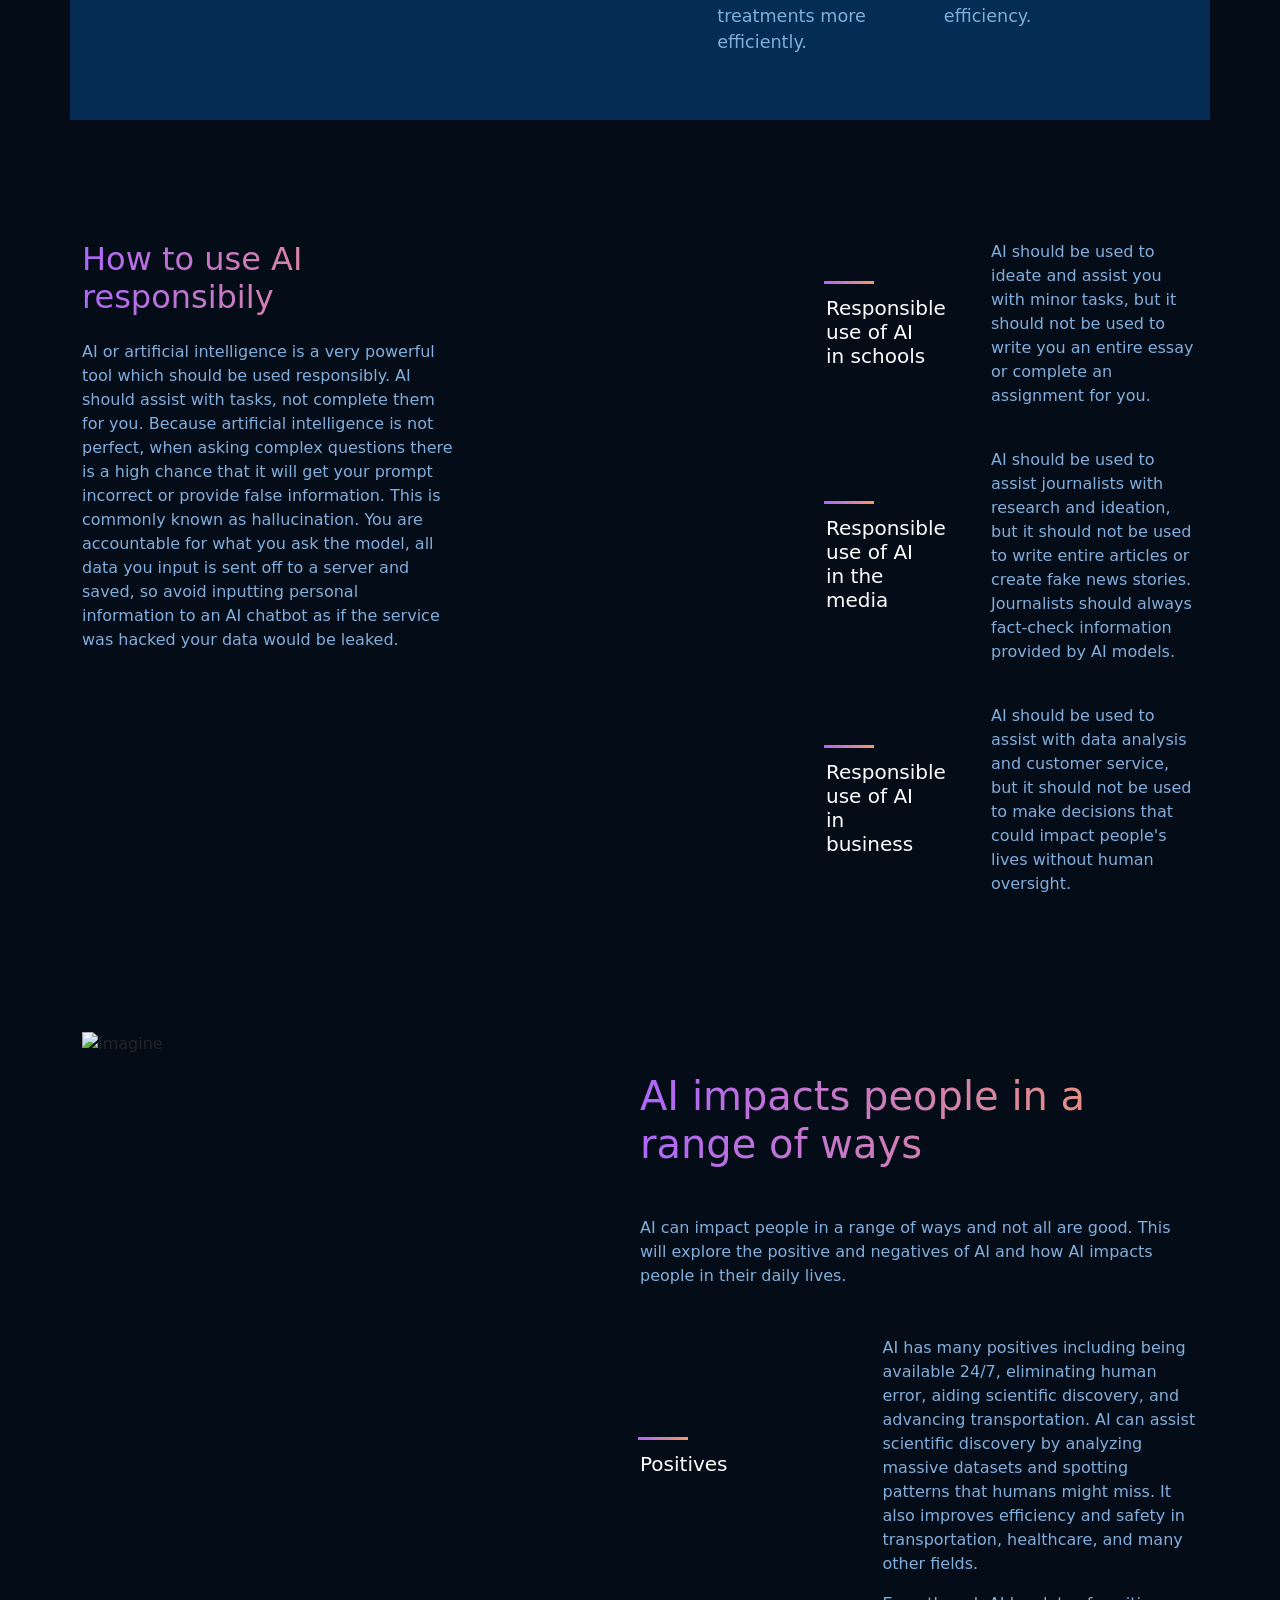
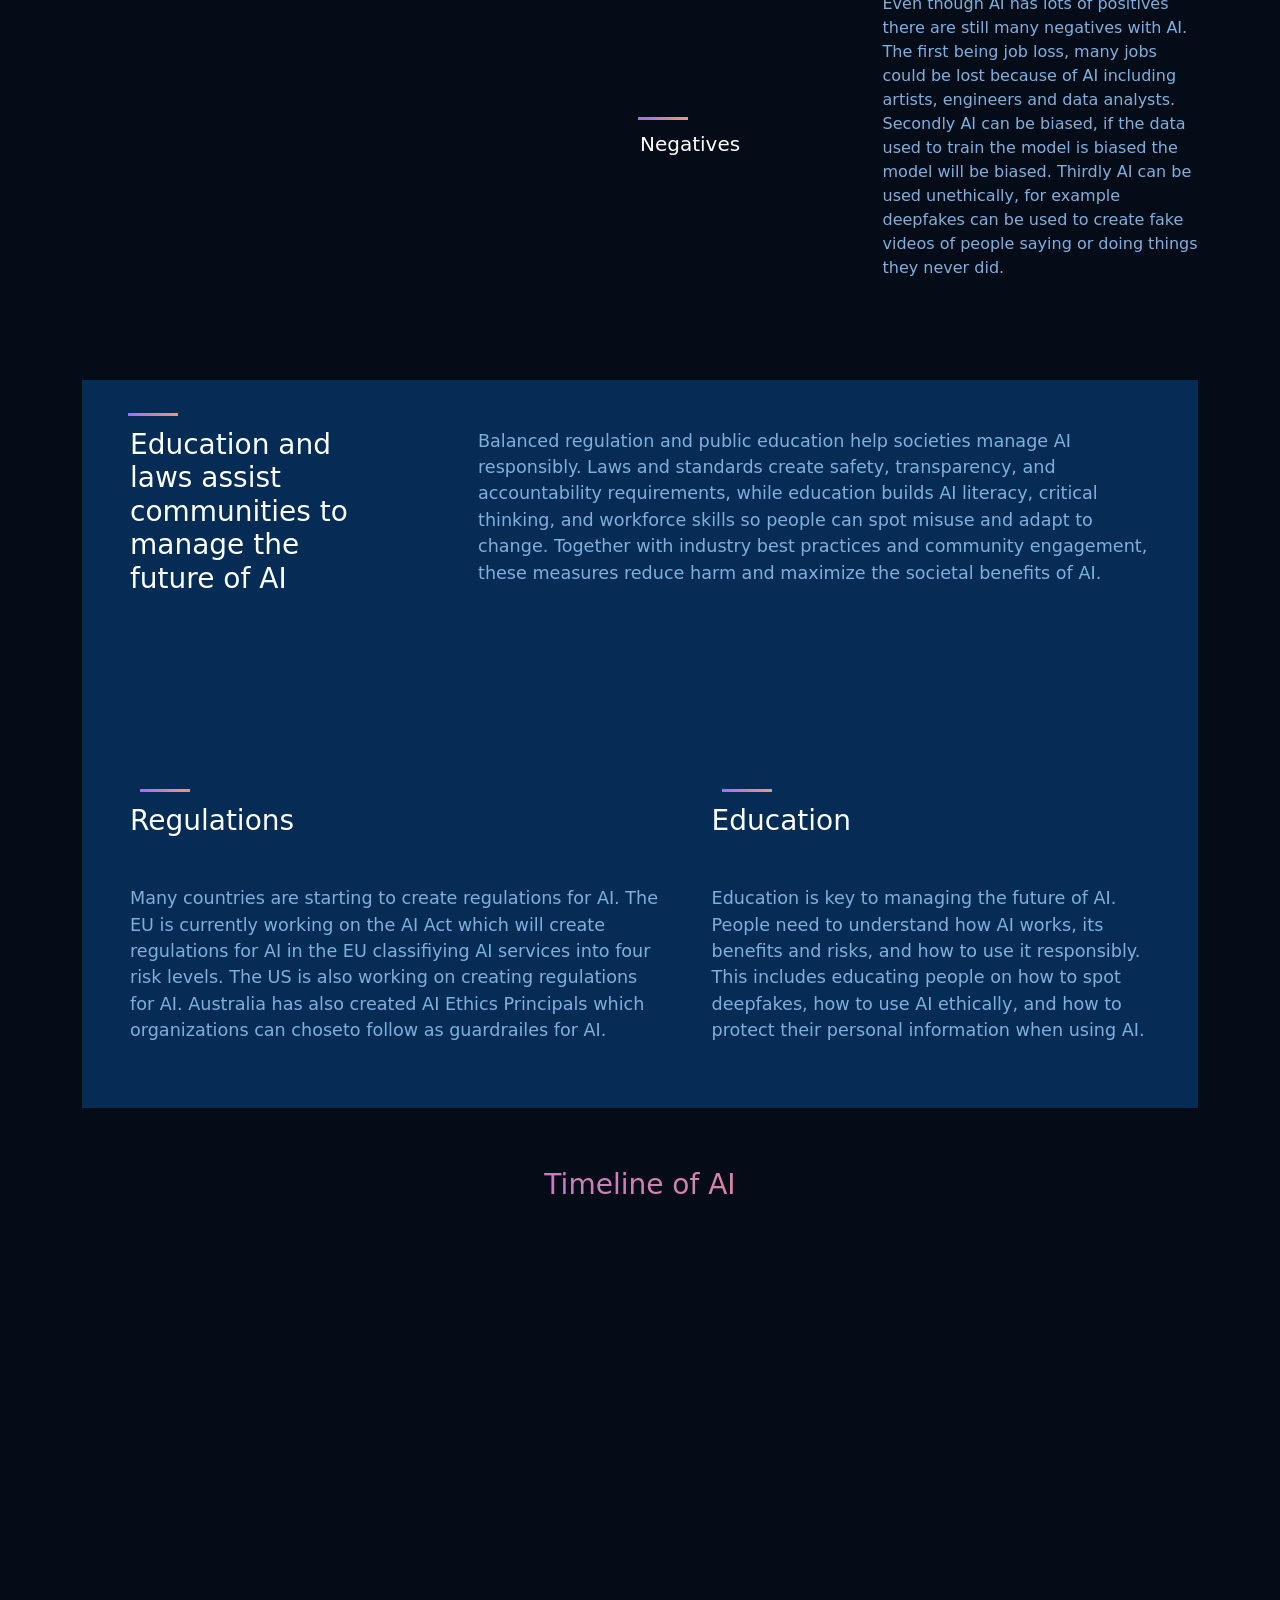
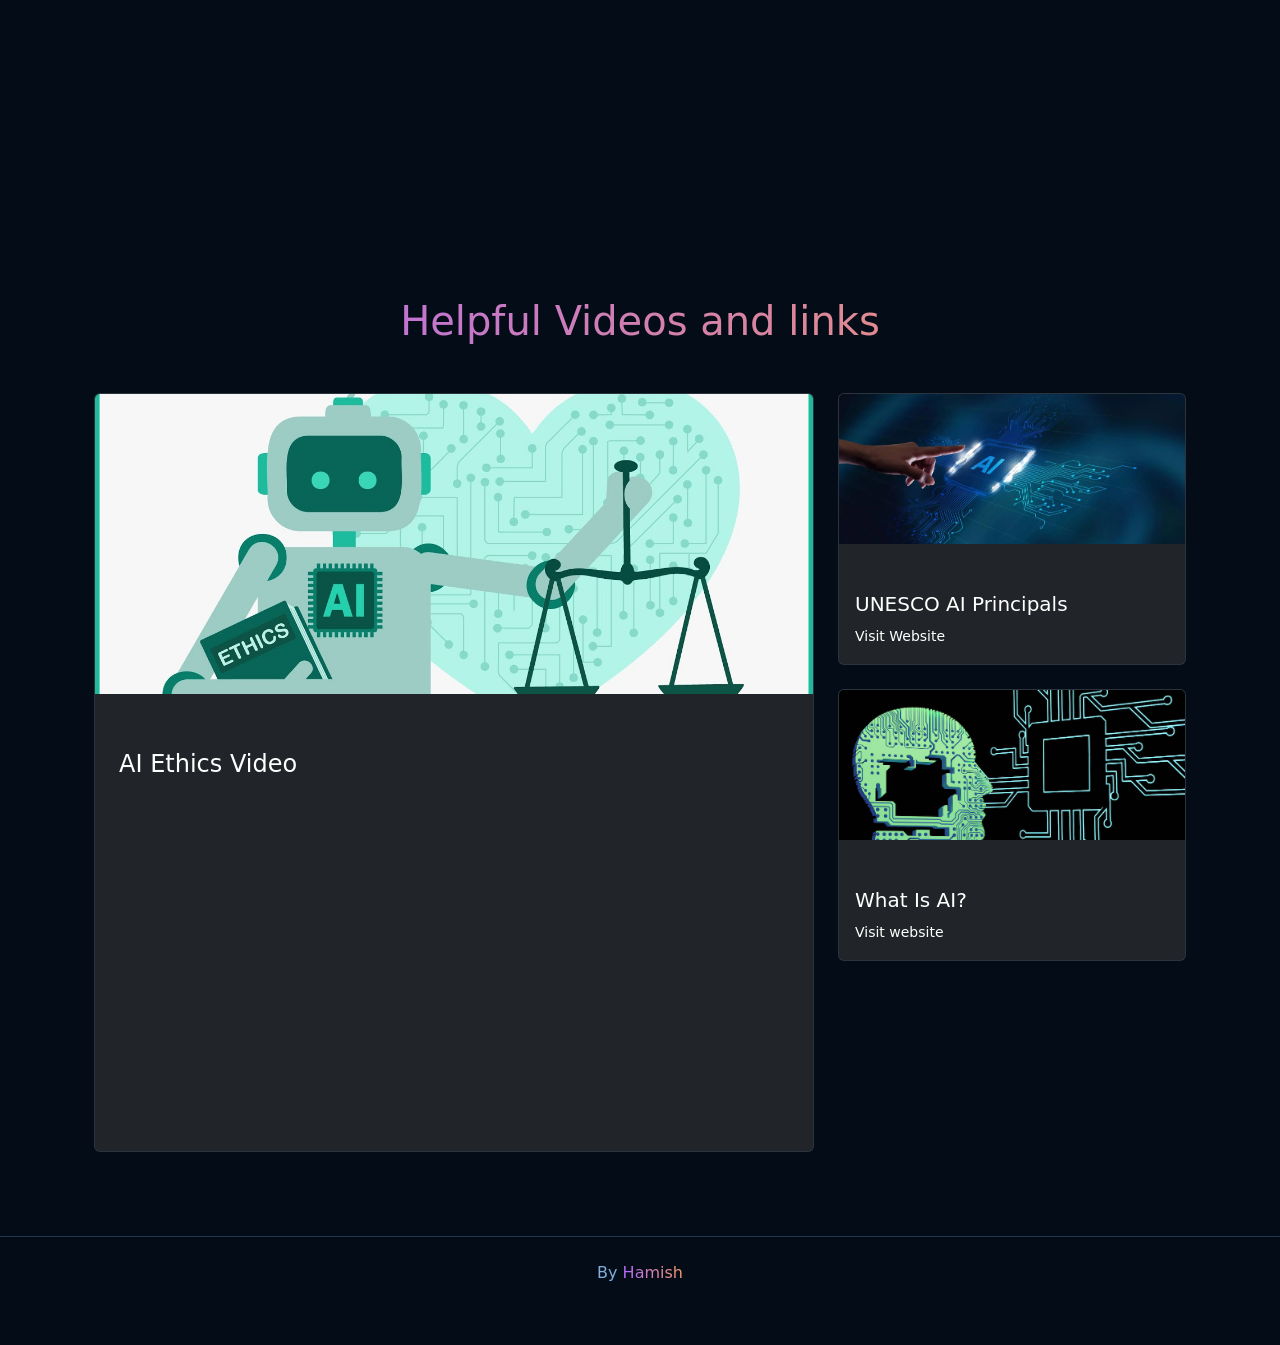
==== commit 091ce84a: "properly done text Timeline of AI" ====
--- a/adults.html
+++ b/adults.html
@@ -389,11 +389,12 @@
 		</section>			
 						
 		<!-- Timeline Section -->
-	<div class="iframe_container_div">
+	<h3 class="text-center colored-text">Timeline of AI</h3>
+		<div class="iframe_container_div">
 		<section>
-        <h3 class="text-center colored-text">Timeline of AI
+        
 		<iframe src="https://prezi.com/p/embed/VO8BLO9sAQI0qmTLECS4/" id="iframe_container" frameborder="0" webkitallowfullscreen="" mozallowfullscreen="" allowfullscreen="" allow="autoplay; fullscreen" height="630" width="1120" class="iframe_iframe"></iframe>
-		</h3>
+		
 		</section>
 	</div>
 		
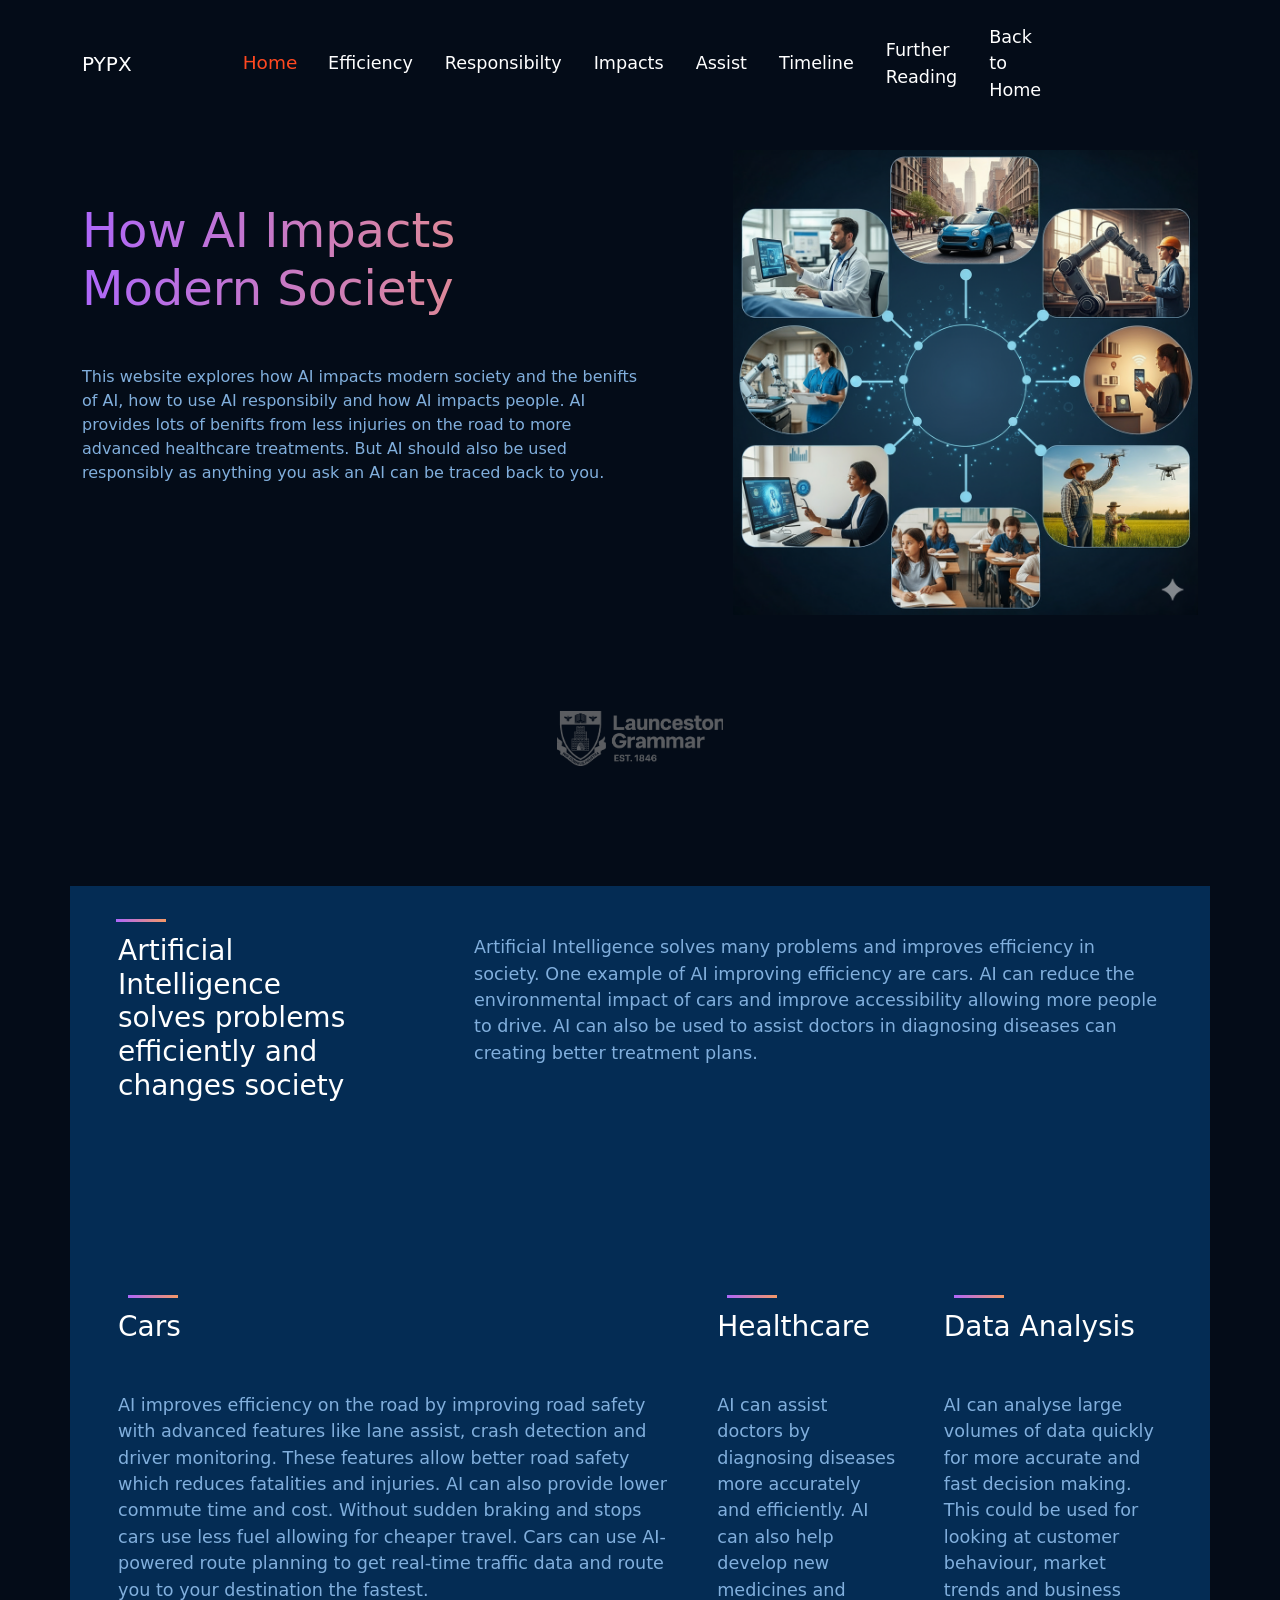
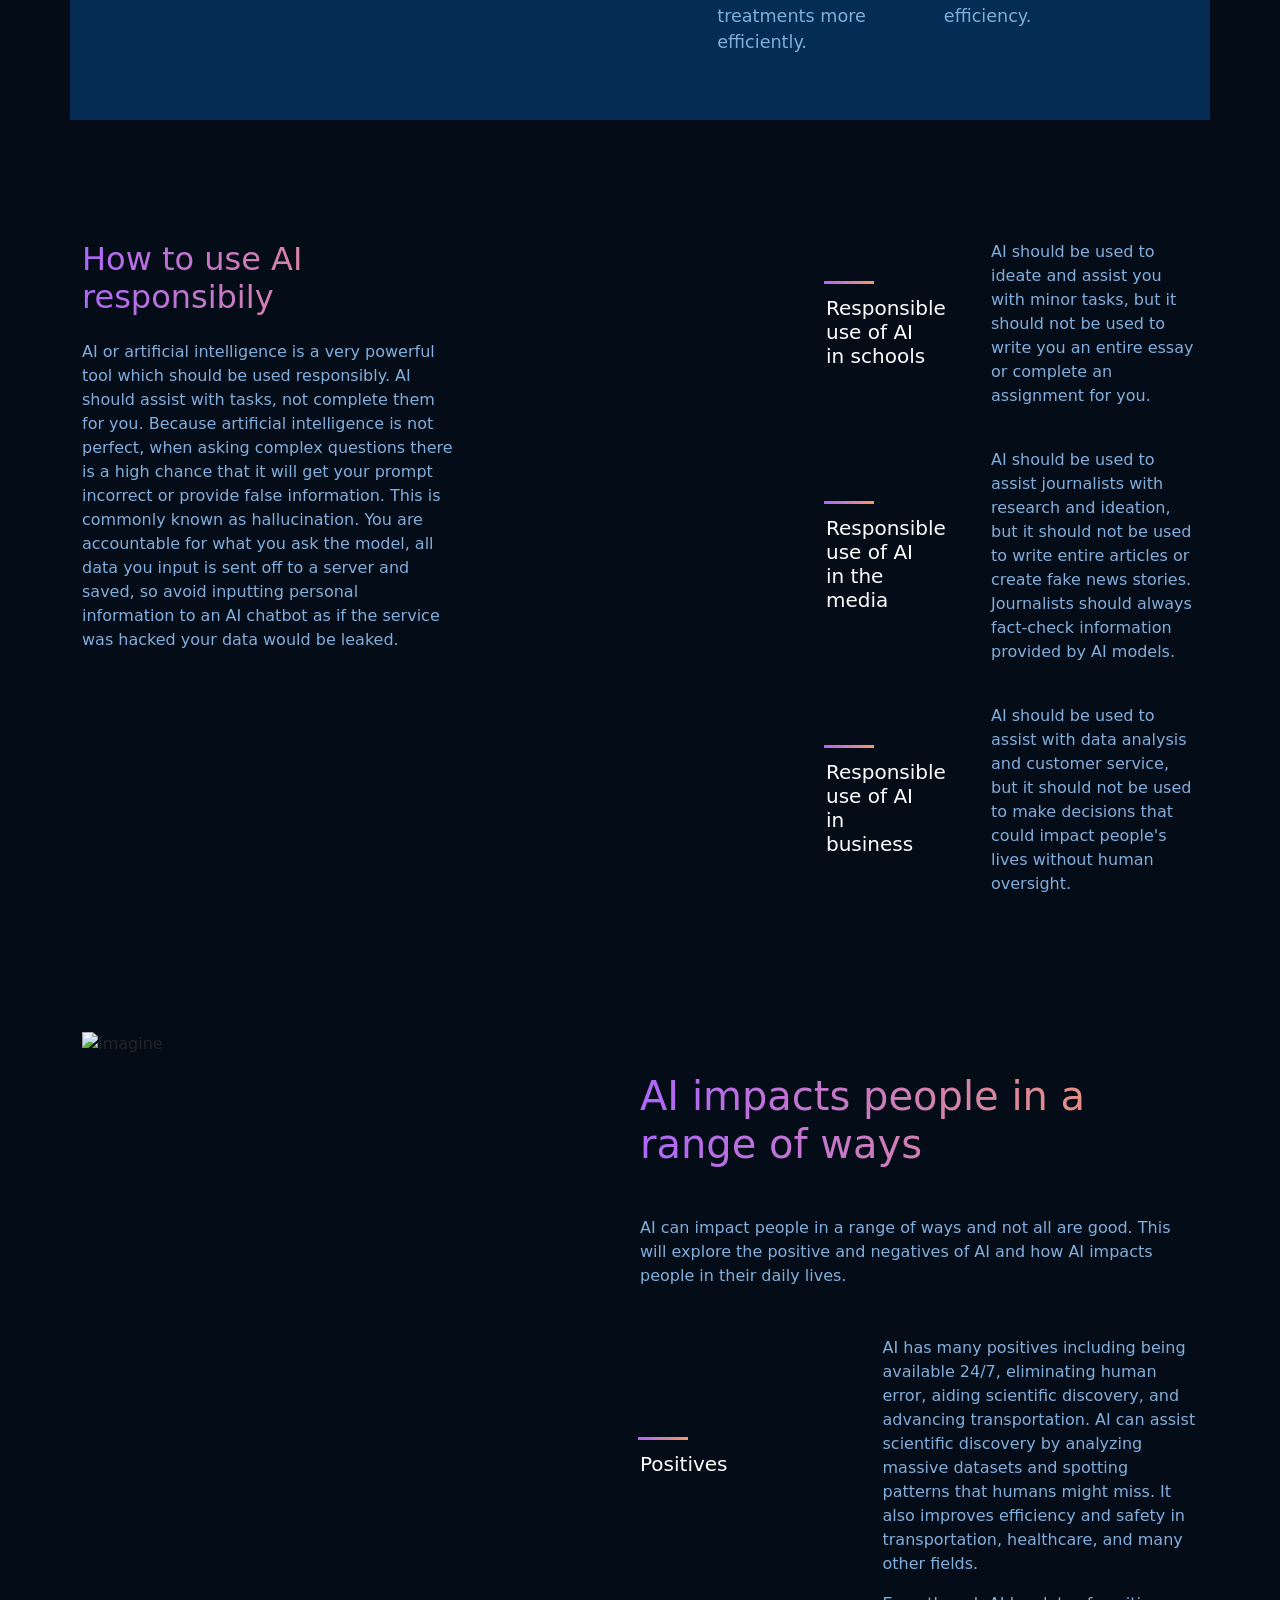
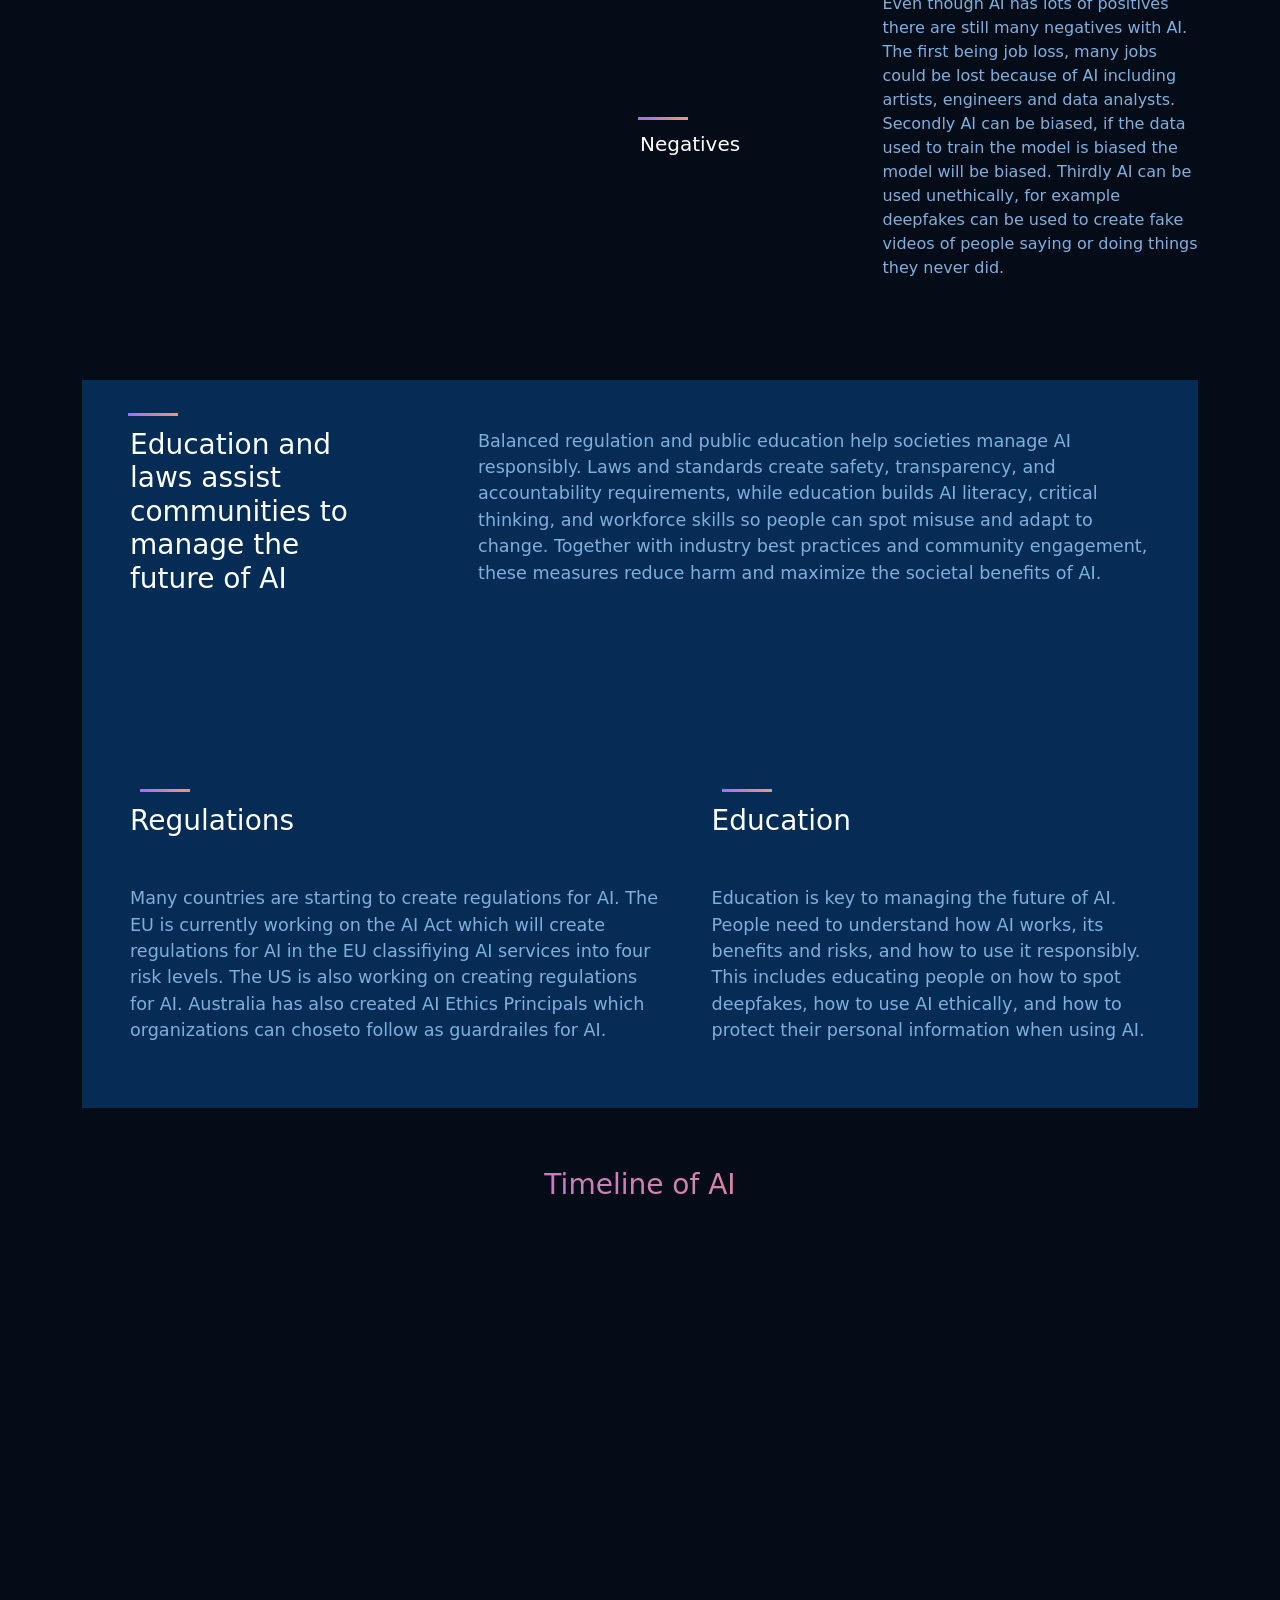
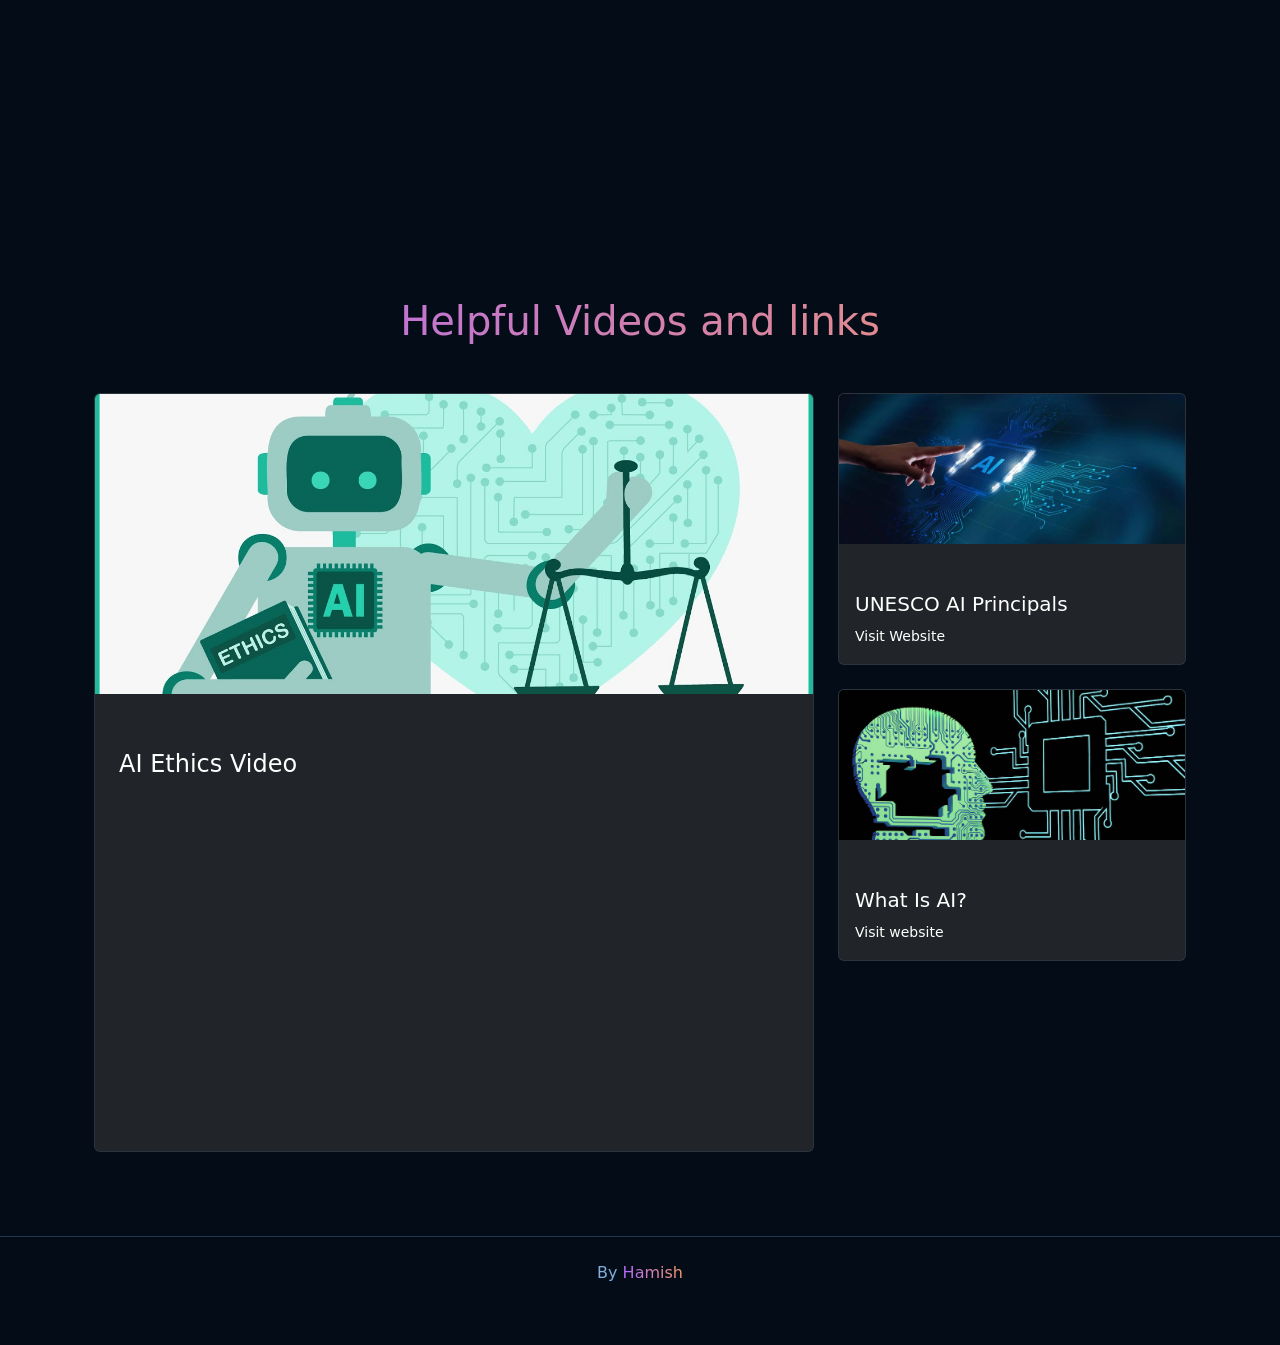
==== commit 390e5b95: "?" ====
--- a/adults.html
+++ b/adults.html
@@ -12,11 +12,7 @@
 		</title>
 		
 
-		<!-- Canonical URL -->
-		<link
-			rel="canonical"
-			href="https://ahmed-maher77.github.io/GPT-3-Responsive-Website/"
-		/>
+		
 
 		<!-- Page Logo -->
 		<link
@@ -35,34 +31,6 @@
 		<link rel="stylesheet" href="css/bootstrap.min.css.map" />
 		<link rel="stylesheet" href="css/main.css" />
 
-		<!-- Structured Data (JSON-LD) -->
-		<script type="application/ld+json">
-			{
-				"@context": "https://schema.org",
-				"@type": "WebSite",
-				"name": "GPT-3 AI Showcase Website",
-				"description": "Modern, responsive landing page showcasing GPT-3 AI capabilities with interactive features and professional design.",
-				"url": "https://ahmed-maher77.github.io/GPT-3-Responsive-Website/",
-				"author": {
-					"@type": "Person",
-					"name": "Ahmed Maher",
-					"url": "https://ahmedmaher-portfolio.vercel.app/",
-					"sameAs": [
-						"https://www.linkedin.com/in/ahmed-maher-algohary",
-						"https://web.facebook.com/profile.php?id=100012154268952"
-					]
-				},
-				"publisher": {
-					"@type": "Person",
-					"name": "Ahmed Maher"
-				},
-				"potentialAction": {
-					"@type": "SearchAction",
-					"target": "https://ahmed-maher77.github.io/GPT-3-Responsive-Website/search?q={search_term_string}",
-					"query-input": "required name=search_term_string"
-				}
-			}
-		</script>
 		<meta name="iframe_container" content="width=device-width, initial-scale=1">
 <style>
 .iframe_container_div {
@@ -145,6 +113,8 @@
 						<a class="nav-link" href="#blog" title="Go To Library"
 							>Further Reading</a
 						>
+						<a class="nav-link" href="/" title="Go To Library"
+							>Back to Home</a
 					
 					</div>
 					<div
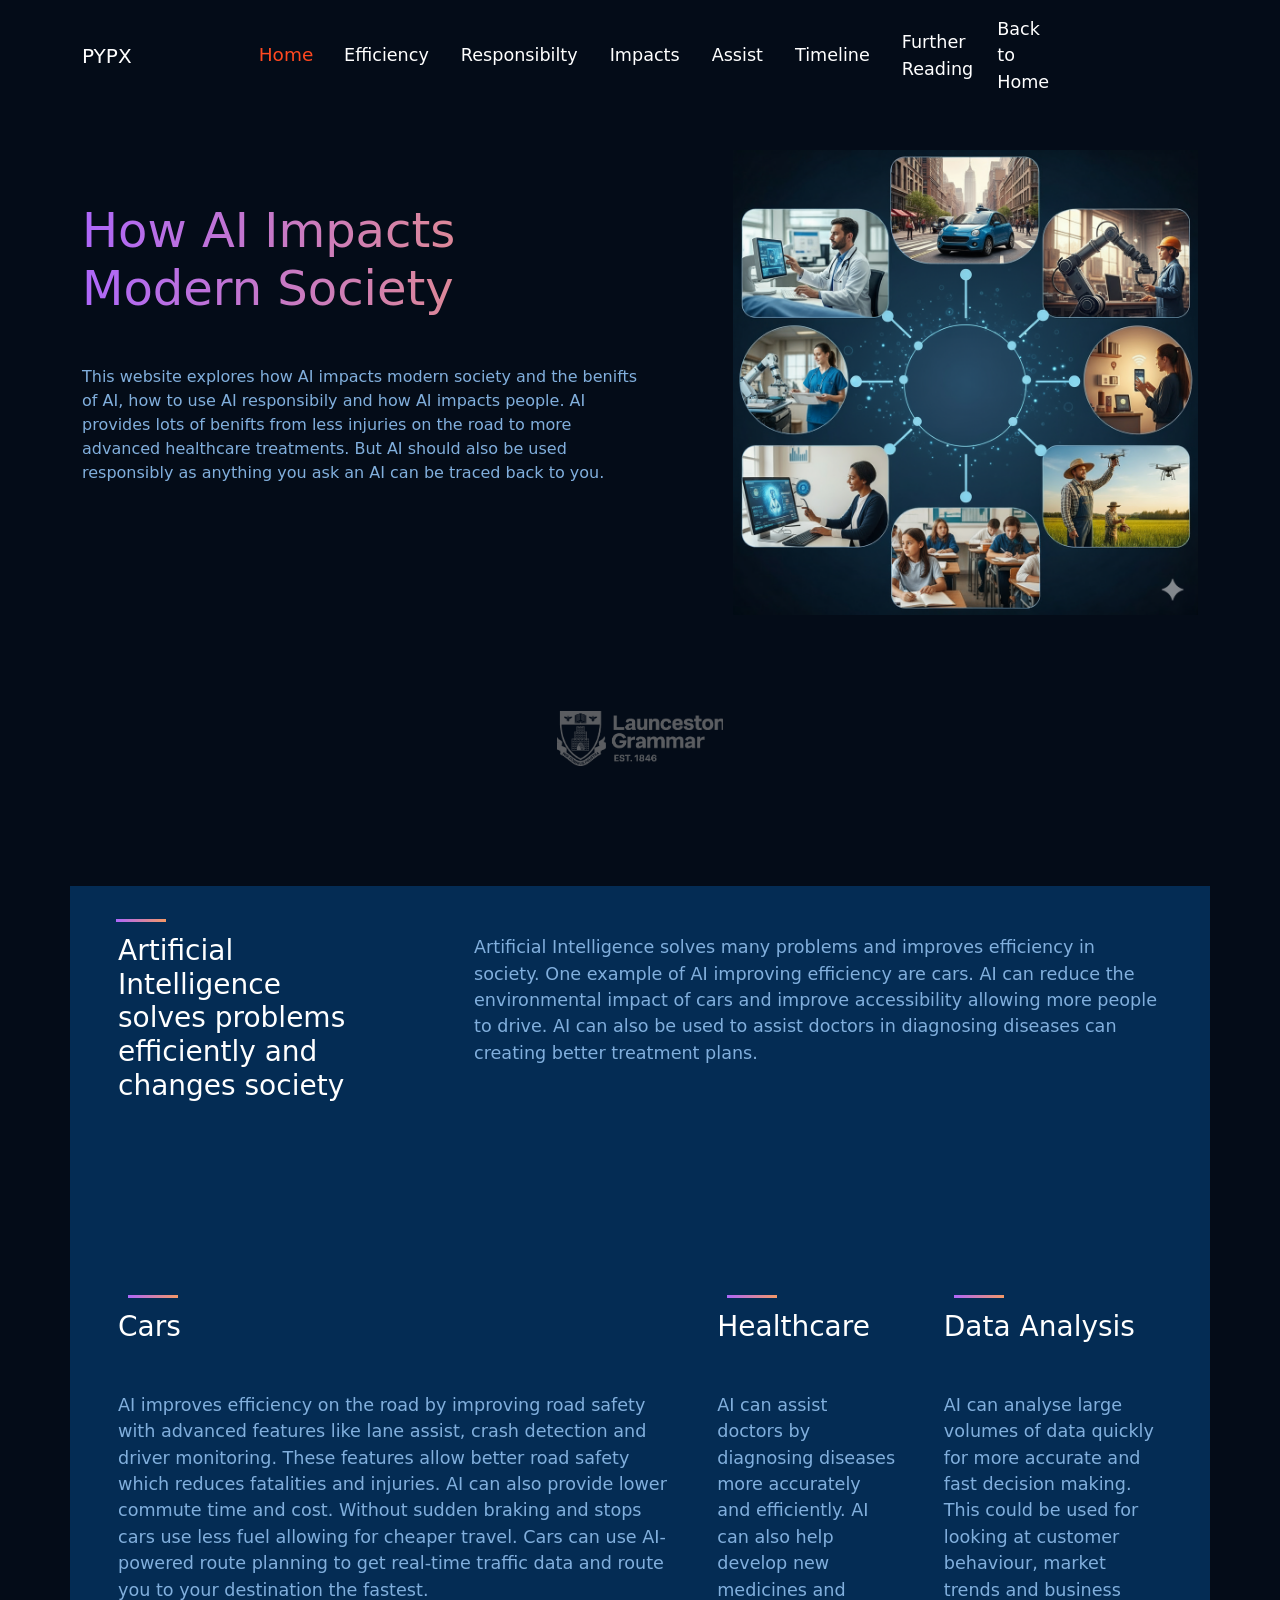
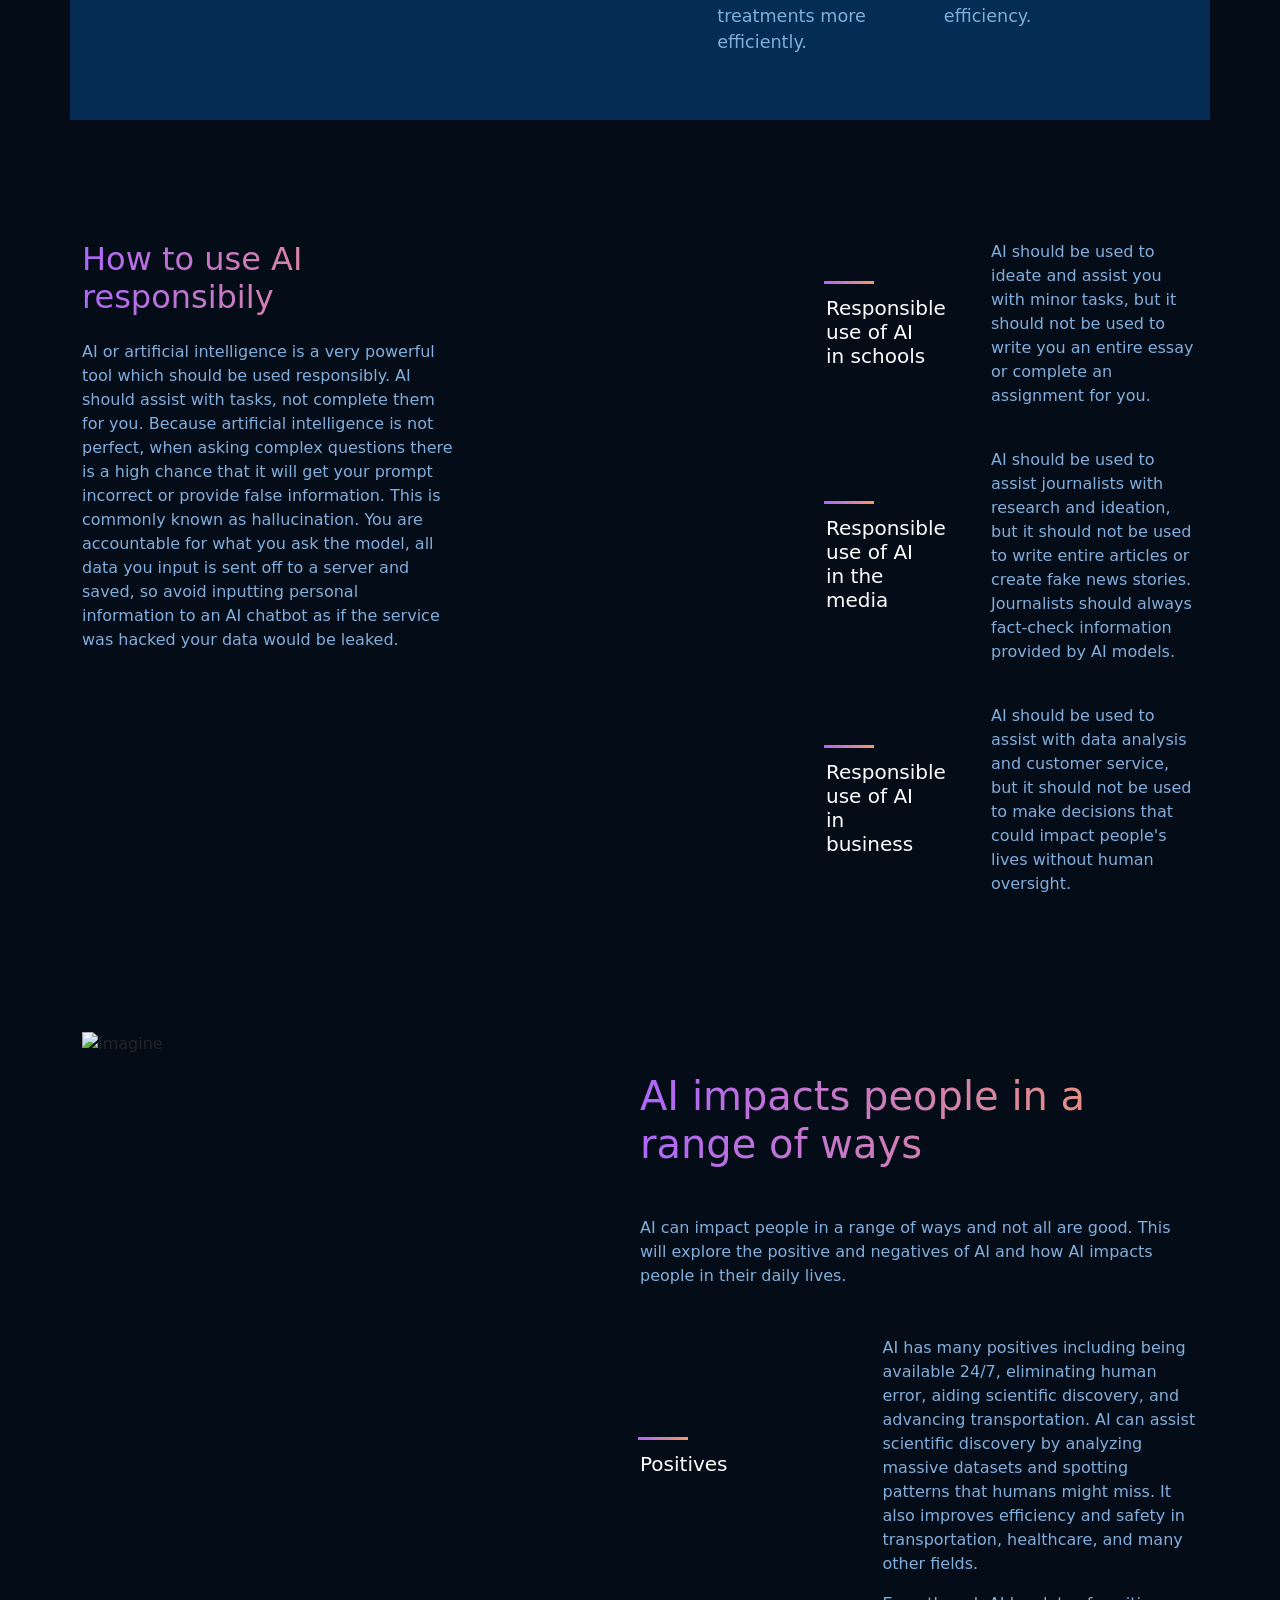
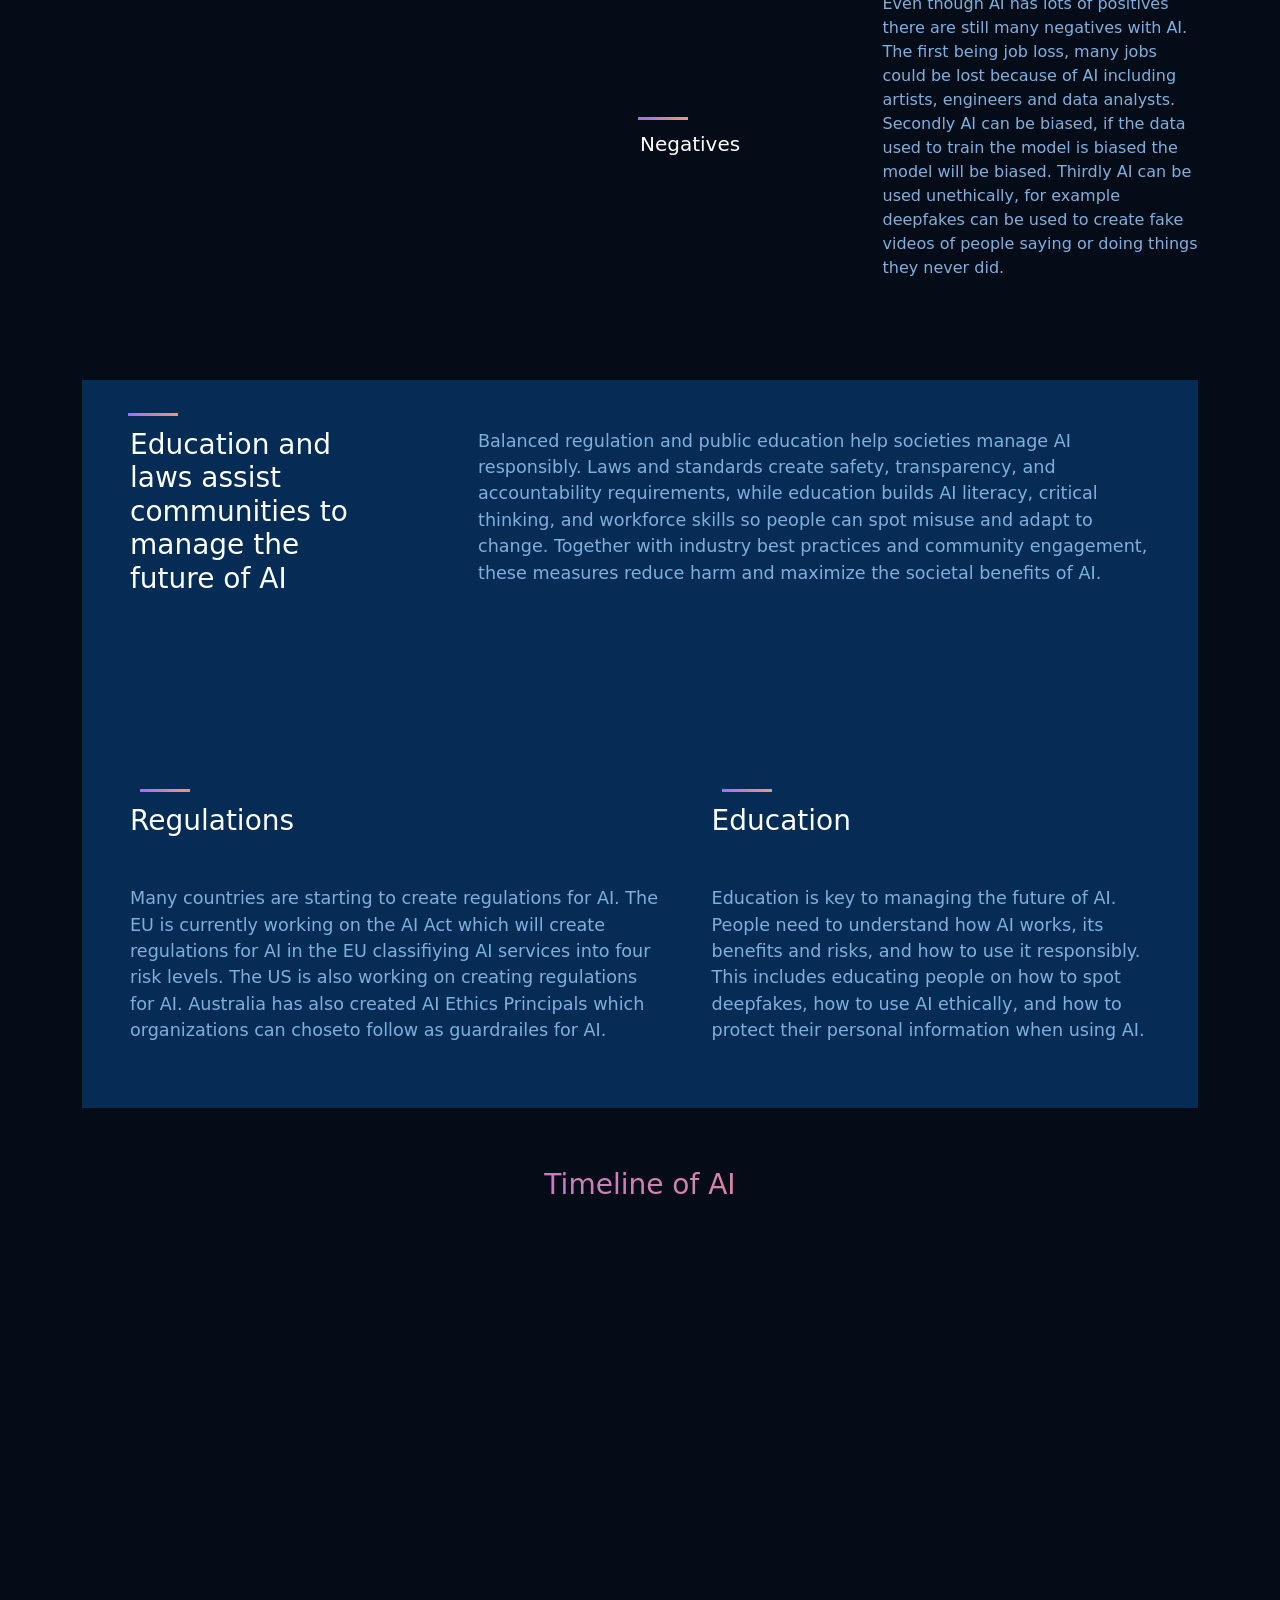
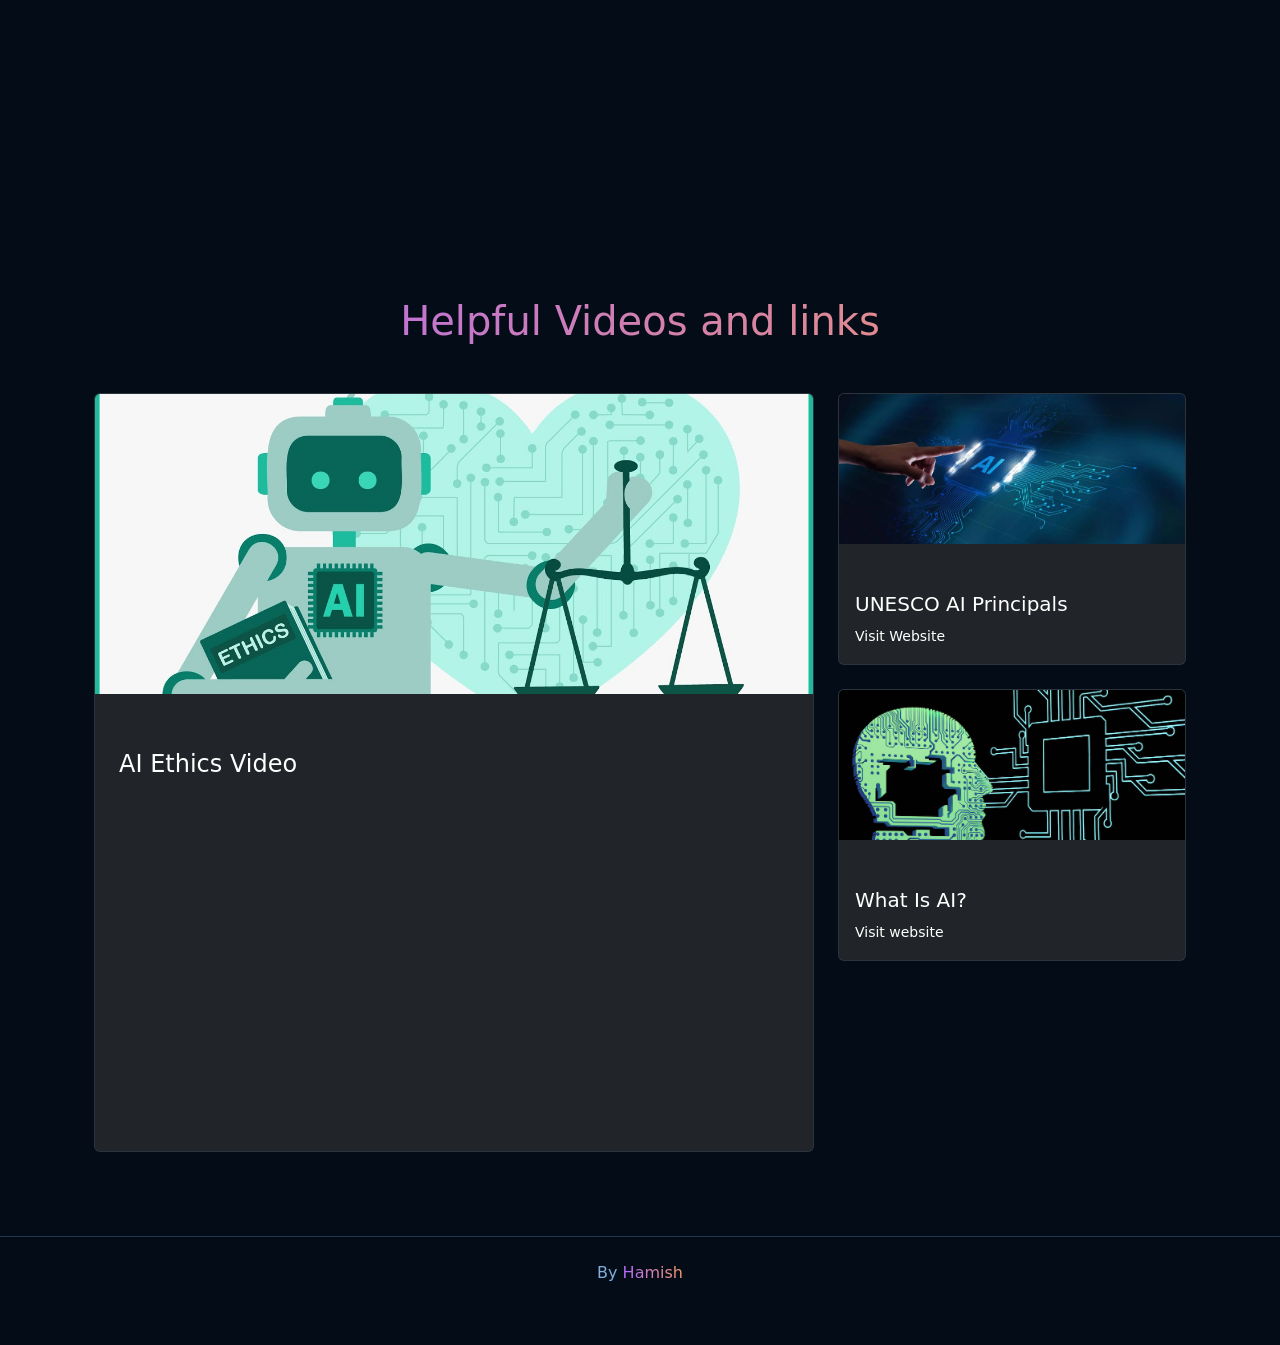
==== commit da3ca9ae: "fixxed back button" ====
--- a/adults.html
+++ b/adults.html
@@ -113,7 +113,7 @@
 						<a class="nav-link" href="#blog" title="Go To Library"
 							>Further Reading</a
 						>
-						<a class="nav-link" href="/" title="Go To Library"
+						<a class=class= "back-button" href="/" title="Go To Home"
 							>Back to Home</a
 					
 					</div>
